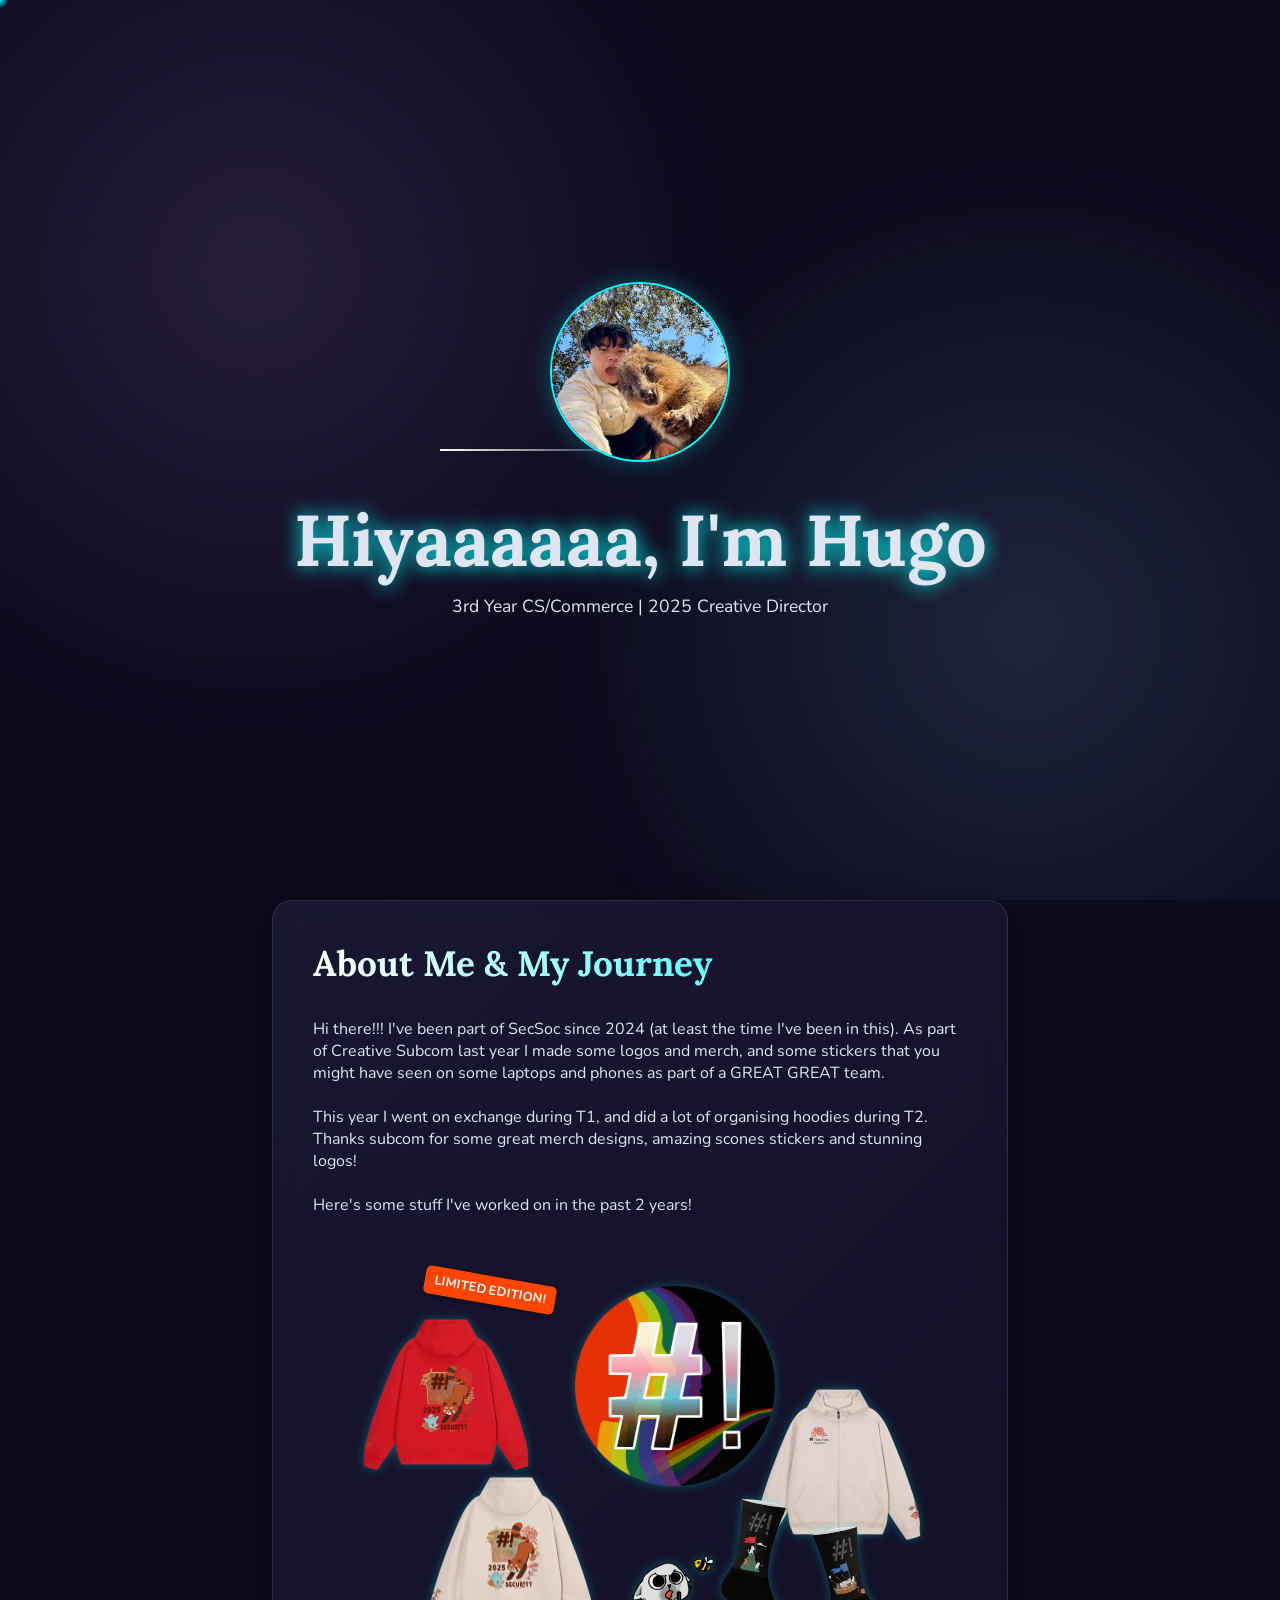
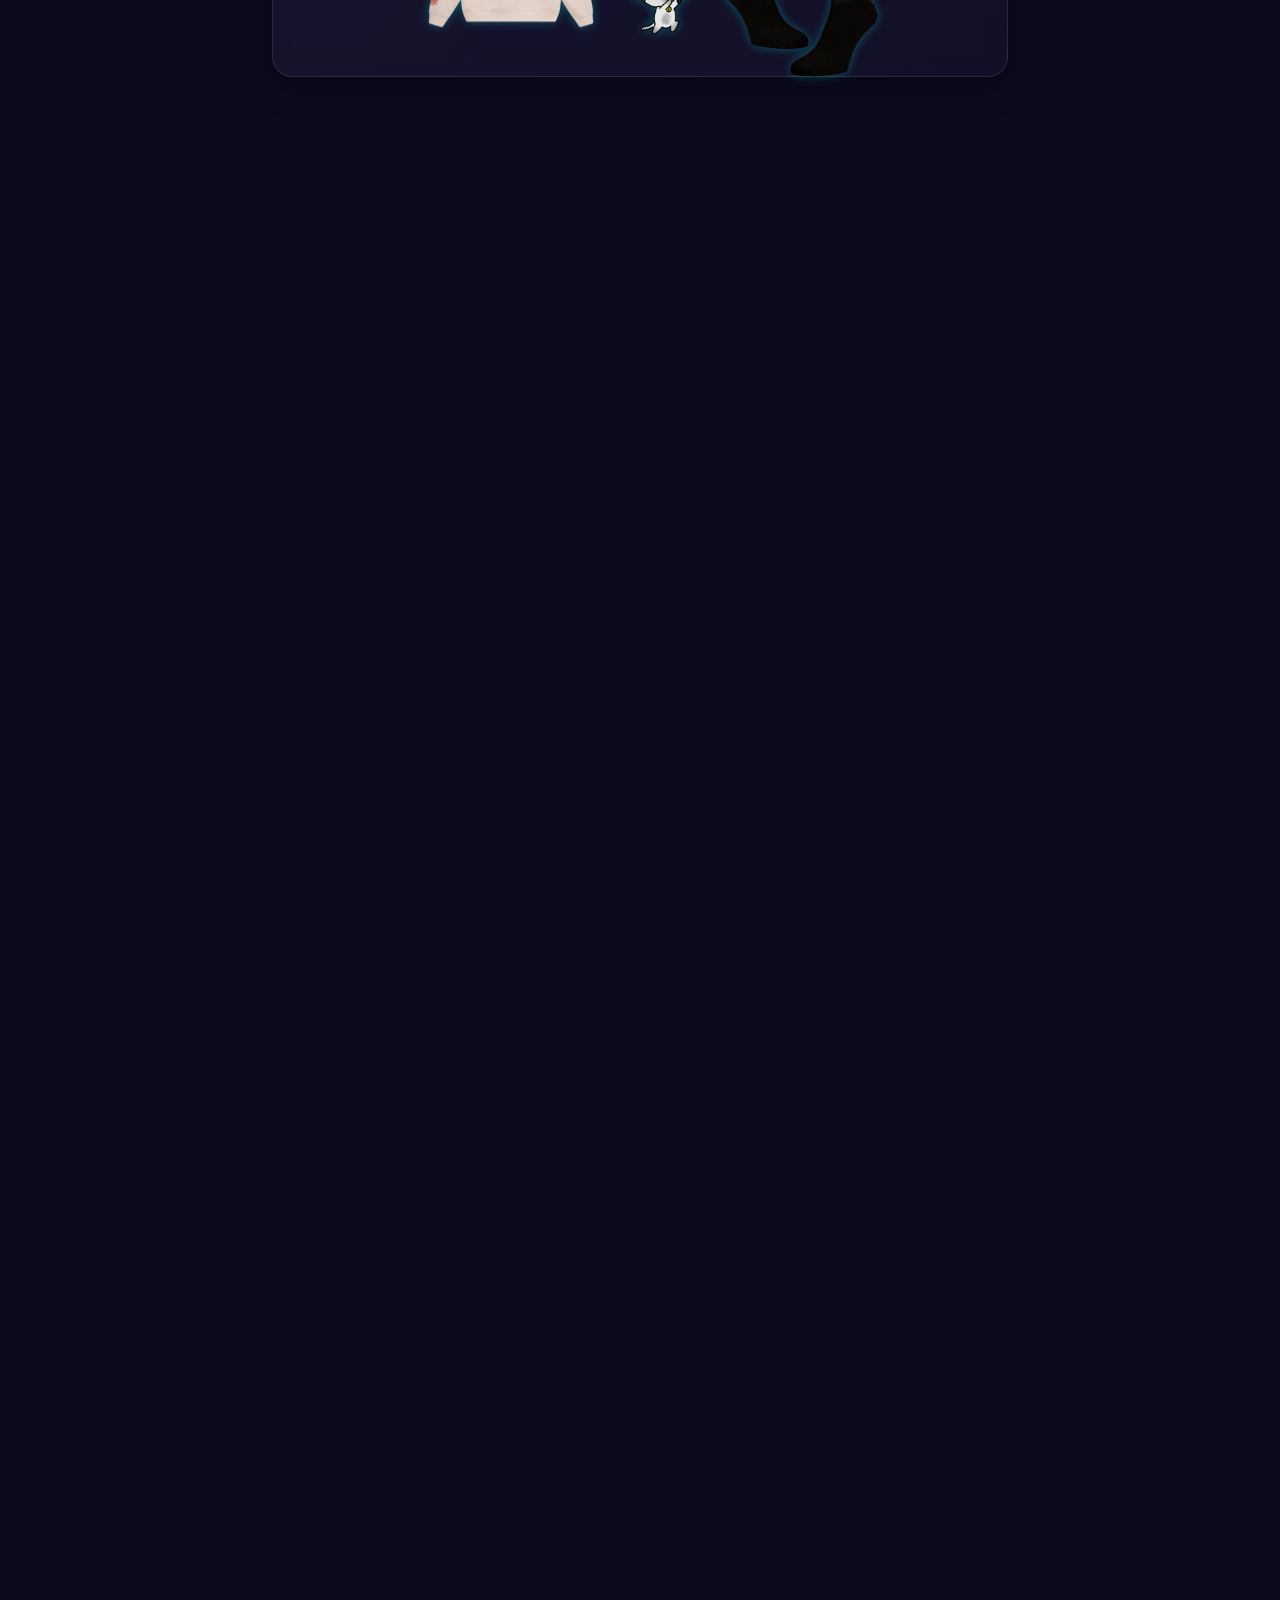
==== index.html @ 0ad73d62 "Add files via upload" ====
<!DOCTYPE html>
<html lang="en">
<head>
    <meta charset="UTF-8">
    <meta name="viewport" content="width=device-width, initial-scale=1.0">
    <title>Hugo | SecSoc Exec Nomination 2026</title>
    <link rel="stylesheet" href="https://cdnjs.cloudflare.com/ajax/libs/font-awesome/6.5.2/css/all.min.css">
    <link rel="stylesheet" href="style.css">
    <link rel="preconnect" href="https://fonts.googleapis.com">
    <link rel="preconnect" href="https://fonts.gstatic.com" crossorigin>
    <link href="https://fonts.googleapis.com/css2?family=Lora:ital,wght@0,400..700;1,400..700&family=Nunito:wght@300;400;700&display=swap" rel="stylesheet">
</head>
<body>
    <div class="cursor-trail"></div>

    <div class="parallax-container">
        <div class="stars-bg layer" data-speed="-5"></div>
        <div class="stars-bg layer" data-speed="-2"></div>
        <div class="nebula-bg layer" data-speed="1"></div>
        <div class="shooting-star"></div>
    </div>

    <main class="content">
        <header class="title">
            <img src="0.JPG" alt="selfie with a quokka" class="title-image-placeholder">
            <h1 class="title-name">Hiyaaaaaa, I'm Hugo</h1>
            <p class="title-subtitle">3rd Year CS/Commerce | 2025 Creative Director</p>
        </header>

        <section id="journey" class="card scroll-reveal">
            <h2>About Me & My Journey</h2>
            <div class="journey-content">
                <div class="journey-text">
                    <p>Hi there!!! I've been part of SecSoc since 2024 (at least the time I've been in this). As part of Creative Subcom last year I made some logos and merch, and some stickers that you might have seen on some laptops and phones as part of a GREAT GREAT team. </p><br><p>This year I went on exchange during T1, and did a lot of organising hoodies during T2. Thanks subcom for some great merch designs, amazing scones stickers and stunning logos!</p>
                    <br>
                    <p>
                        Here's some stuff I've worked on in the past 2 years!
                    </p>
                    <br>

                </div>
                
                <div class="floating-images-container">
                    <div class="floating-image-wrapper">
                        <img src="f.png" alt="SecSoc 2025 Red Hoodie" class="floating-img">
                        <span class="limited-edition-badge">Limited Edition!</span>
                        <span class="image-description">Never seen the light of day &#x1F440</span>
                    </div>
                    <div class="floating-image-wrapper">
                        <img src="e.png" alt="SecSoc Hoodie Front" class="floating-img">
                        <span class="image-description">Hoodies</span>
                    </div>
                    <div class="floating-image-wrapper">
                        <img src="d.png" alt="SecSoc Cream Hoodie Back" class="floating-img">
                        <span class="image-description">Hoodies</span>
                    </div>
                    <div class="floating-image-wrapper">
                        <img src="a.png" alt="SecSocks Designs" class="floating-img">
                        <span class="image-description">SecSocks!!!</span>
                    </div>
                    <div class="floating-image-wrapper">
                        <img src="b.png" alt="SecSoc Pride Logo" class="floating-img">
                        <span class="image-description">2024 Pride Month Logo</span>
                    </div>
                    <div class="floating-image-wrapper">
                        <img src="c.png" alt="Cat and Bee Sticker" class="floating-img">
                        <span class="image-description">2024 Scones Stickers</span>
                    </div>
                </div>
            </div>
        </section>

        <section id="hobbies" class="card scroll-reveal">
            <h2>Some Hobbies (amongst many)</h2>
            <div class="hobbies-container">
                <div class="hobby-item">
                    <img src="1.JPG" alt="Hiking the Huayhuash" class="hobby-image-placeholder">
                    <h4>Travelling, hiking, camping</h4>
                </div>
                <div class="hobby-item">
                    <img src="2.JPG" alt="Some duck" class="hobby-image-placeholder">
                    <h4>Cooking (and eating)</h4>
                </div>
                <div class="hobby-item">
                    <img src="3.JPG" alt="Pokemon cafe!" class="hobby-image-placeholder">
                    <h4>All drinks (ESPECIALLY coffee and excluding water)</h4>
                </div>
            </div>
        </section>

        <section id="vision" class="card scroll-reveal">
            <h2>My Vision for 2026</h2>
            <div class="vision-grid">
                <div class="vision-card">
                    <h3><i class="fa-solid fa-rocket"></i> Treasurer</h3>
                    <p class="preference-text">(First Preference)</p>
                    <p>Trust me!!! I love managing money. I love Ozbargain! I love cashbacks! and an unlimited line of credit!</p>
                    <br>
                    <p>My Goals:</p>
                    <br>
                    <ul>
                        <li><i class="fa-solid fa-chart-line"></i> Make us rich.</li>
                        <li><i class="fa-solid fa-receipt"></i> while being very transparent!</li>
                        <li><i class="fa-solid fa-file-invoice-dollar"></i> and delivering value for every dollar!</li>
                    </ul>
                    <p>I've tracked every dollar of the $48k I spent in my last 6 months overseas:</p>
                    <a href="https://docs.google.com/spreadsheets/d/1syh6CrfmpFkTjM1BIJoQ9HsaXLgzZfRINzQim8HSZrs/edit?usp=sharing" target="_blank" class="cta-button">My Exchange/Europe expense sheet!!!</a>
                    
                    <br><br>
                    <ul>
                        <li>
                            I spent AU$12.81 on toilets
                        </li>
                        <li>
                            16 nights in a bus, 9 in a car parking lot, 2 in an airport :)
                        </li>
                    </ul>
                    <p>
                        And we made a profit on hoodies this year! Even with the fees associated with moving orders to Square's payment processor and losing out on grants compared to last year.
                    </p>
                </div>
                <div class="vision-card">
                    <h3><i class="fa-solid fa-satellite-dish"></i> VP Internals</h3>
                    <p class="preference-text">(Second Preference)</p>
                    <p>I make a lot of plans and notes. I absorb a lot of material and know what is happening. I read the constitution :)</p>
                    <br>
                    <ul>
                        <li><i class="fa-solid fa-gavel"></i> Very unrigged elections.</li>
                        <li><i class="fa-solid fa-book-journal-whills"></i>  Immaculate agendas and meeting minutes.</li>
                        <li><i class="fa-solid fa-folder-open"></i> Documenting everything.</li>
                    </ul>
                </div>
            </div>
        </section>

        <section id="connect" class="card scroll-reveal">
            <h2>Connect With Me</h2>
            <p>Any questions? 🤔</p>
            <div class="social-links">
                <a href="https://www.linkedin.com/in/hugo-leung-032b98265" target="_blank" aria-label="LinkedIn">
                    <i class="fa-brands fa-linkedin"></i>
                </a>
                <a href="https://www.instagram.com/lheuugnog/" target="_blank" aria-label="Instagram">
                    <i class="fa-brands fa-instagram"></i>
                </a>
                <a href="mailto:lheuugnog@gmail.com" aria-label="Email">
                    <i class="fa-solid fa-envelope"></i>
                </a>
            </div>
        </section>
    </main>
    
    <section id="constellation" class="card scroll-reveal" style="display: none;">
         <h2>Interactive Projects</h2>
         <div class="constellation-wrapper">
             <p id="star-info">Click on a star to see project details.</p>
         </div>
    </section>

    <script src="script.js"></script>
</body>
</html>
---- style.css ----
/* ---- CSS VARIABLES & BASIC SETUP ---- */
:root {
    --deep-space: #0c0a1d;
    --star-glow: #ffffff;
    --accent-cyan: #00ffff;
    --text-color: #e0e6f1;
    --font-heading: 'Lora', serif;
    --font-body: 'Nunito', sans-serif;
}

* { margin: 0; padding: 0; box-sizing: border-box; }
html { scroll-behavior: smooth; cursor: none; } /* Hide default cursor */
body {
    background-color: var(--deep-space);
    font-family: var(--font-body);
    color: var(--text-color);
    overflow-x: hidden;
}

/* ---- CURSOR TRAIL EFFECT ---- */
.cursor-trail {
    position: fixed;
    width: 20px;
    height: 20px;
    border-radius: 50%;
    background: radial-gradient(circle, var(--accent-cyan), transparent 60%);
    pointer-events: none; /* Allows clicking through the element */
    transform: translate(-50%, -50%); /* Center the trail on the cursor */
    transition: transform 0.1s ease-out; /* Smooths the movement slightly */
    z-index: 10000;
}

/* Hide cursor trail on touch devices or devices that don't support hover */
@media (hover: none) and (pointer: coarse) {
    html {
        cursor: auto; /* Restore default cursor behavior */
    }
    .cursor-trail {
        display: none;
    }
}


/* ---- INTERACTIVE PARALLAX BACKGROUND ---- */
.parallax-container {
    position: fixed; top: 0; left: 0;
    width: 100%; height: 100%; z-index: -1;
}
.layer {
    position: absolute; width: 100%; height: 100%;
    transition: transform 0.1s ease-out;
}
.stars-bg {
    background-image: url('https://www.transparenttextures.com/patterns/stardust.png');
    background-repeat: repeat;
}
.stars-bg:nth-of-type(2) { opacity: 0.5; }
.nebula-bg {
    background-image: radial-gradient(circle at 20% 30%, #4c3a69 0%, transparent 40%),
                      radial-gradient(circle at 80% 70%, #3a4c69 0%, transparent 40%);
    opacity: 0.4;
}

/* Shooting Star Animation */
.shooting-star {
    position: absolute; top: 50%; left: 50%;
    width: 4px; height: 4px; background: #fff; border-radius: 50%;
    box-shadow: 0 0 10px 0 #fff, 0 0 20px 0 var(--accent-cyan), 0 0 30px 0 var(--accent-cyan);
    animation: shoot 10s linear infinite;
}
.shooting-star::before {
    content: ''; position: absolute; width: 200px; height: 2px;
    background: linear-gradient(90deg, #fff, transparent);
    transform: translateX(-200px) translateY(-1px);
}
@keyframes shoot {
    0% { transform: rotate(315deg) translateX(50vw); opacity: 1; }
    70% { opacity: 1; }
    100% { transform: rotate(315deg) translateX(-50vw); opacity: 0; }
}

/* ---- CONTENT & LAYOUT ---- */
.content { max-width: 800px; margin: 0 auto; padding: 0 2rem; }
.title { min-height: 100vh; display: flex; flex-direction: column; justify-content: center; align-items: center; text-align: center; }
.title-image-placeholder {
    width: 180px;
    height: 180px;
    border-radius: 50%;
    background-color: rgba(44, 42, 79, 0.6);
    border: 2px solid var(--accent-cyan);
    margin-bottom: 2rem;
    box-shadow: 0 0 25px rgba(0, 255, 255, 0.3);
}
.title-name { font-family: var(--font-heading); font-size: 4.5rem; text-shadow: 0 0 20px var(--accent-cyan); }
.title-title { font-size: 1.4rem; margin-top: 1rem; letter-spacing: 2px; color: var(--accent-cyan); }
.title-subtitle { font-size: 1.1rem; margin-top: 0.5rem; }

.card {
    background: linear-gradient(135deg, rgba(44, 42, 79, 0.4), rgba(44, 42, 79, 0.2));
    backdrop-filter: blur(12px); -webkit-backdrop-filter: blur(12px);
    border: 1px solid rgba(255, 255, 255, 0.1); border-radius: 20px;
    padding: 2.5rem; margin-bottom: 5rem;
    box-shadow: 0 8px 32px 0 rgba(0, 0, 0, 0.37);
    position: relative;
}

#journey {
    z-index: 5;
}

.image-description {
    position: absolute;
    top: 100%;
    left: 50%;
    transform: translate(-50%, 10px);
    background: rgba(12, 10, 29, 0.9);
    color: var(--star-glow);
    padding: 8px 12px;
    border-radius: 5px;
    font-size: 0.9em;
    font-weight: bold;
    white-space: nowrap;
    opacity: 0;
    visibility: hidden;
    transition: opacity 0.2s ease, transform 0.2s ease;
    z-index: 12;
    border: 1px solid rgba(0, 255, 255, 0.3);
}

.floating-image-wrapper:hover .image-description {
    opacity: 1;
    visibility: visible;
    transform: translate(-50%, 5px);
}

h2 {
    font-family: var(--font-heading); font-size: 2.2rem;
    margin-bottom: 1.5rem;
    padding-bottom: 0.5rem;
    background: linear-gradient(90deg, var(--star-glow), var(--accent-cyan), var(--star-glow));
    background-size: 200% auto;
    color: #000;
    background-clip: text;
    -webkit-background-clip: text;
    -webkit-text-fill-color: transparent;
    animation: shimmer 5s linear infinite;
}
@keyframes shimmer {
    to { background-position: 200% center; }
}

ul { list-style: none; padding-left: 0; }
li { margin-bottom: 0.8rem; line-height: 1.6; }

/* ---- Section Specific Styles ---- */
.journey-content { display: flex; flex-direction: column; gap: 2rem; }
.journey-text { flex-shrink: 0; }

@keyframes float {
  0% { transform: translateY(0px); }
  50% { transform: translateY(-15px); }
  100% { transform: translateY(0px); }
}

.floating-images-container {
    position: relative;
    width: 100%;
    height: 350px;
    margin-top: 1rem;
}

.floating-image-wrapper {
    position: absolute;
    width: 200px;
    transition: transform 0.3s ease, filter 0.3s ease;
    animation: float 6s ease-in-out infinite;
}
.floating-img {
    width: 100%;
    height: auto;
    filter: drop-shadow(0 0 5px rgba(0, 255, 255, 0.3));
}

.floating-image-wrapper:hover {
    transform: scale(1.15) !important;
    filter: drop-shadow(0 0 15px var(--accent-cyan));
    z-index: 10;
}

.floating-image-wrapper:nth-of-type(1) { top: 0%; left: 5%; animation-delay: 0s; }
.floating-image-wrapper:nth-of-type(2) { top: 20%; left: 65%; animation-delay: -1.5s; }
.floating-image-wrapper:nth-of-type(3) { top: 45%; left: 15%; animation-delay: -3s; }
.floating-image-wrapper:nth-of-type(4) { top: 60%; left: 60%; animation-delay: -4.5s; }
.floating-image-wrapper:nth-of-type(5) { top: 0%; left: 40%; animation-delay: -0.5s; }
.floating-image-wrapper:nth-of-type(6) { top: 70%; left: 40%; animation-delay: -2s; }

.limited-edition-badge {
    position: absolute; top: -10px; right: -10px;
    background-color: #ff4500; color: white; padding: 5px 10px;
    border-radius: 5px; font-size: 0.8em; font-weight: bold;
    text-transform: uppercase; white-space: nowrap; z-index: 11;
    transform: rotate(10deg); box-shadow: 0 2px 5px rgba(0,0,0,0.3);
}

.vision-grid { display: grid; grid-template-columns: 1fr 1fr; gap: 2rem; }
.vision-card { border: 1px solid rgba(0, 255, 255, 0.2); padding: 1.5rem; border-radius: 10px; }
.vision-card h3 { color: var(--accent-cyan); margin-bottom: 0.25rem; font-family: var(--font-heading); }
.preference-text { font-size: 1rem; color: var(--text-color); margin-bottom: 1rem; opacity: 0.8; }
.vision-card ul { padding-left: 1rem; }
.vision-card li { list-style-type: '» '; padding-left: 0.5rem; }

.hobbies-container { display: grid; grid-template-columns: repeat(3, 1fr); align-items: start; text-align: center; gap: 2rem; margin-top: 1.5rem; }
.hobby-item h4 { margin-top: 1rem; font-family: var(--font-body); font-size: 1.1rem; color: var(--text-color); }
.hobby-image-placeholder { width: 120px; height: 120px; border-radius: 50%; background-color: rgba(44, 42, 79, 0.4); border: 1px solid rgba(255, 255, 255, 0.1); transition: transform 0.3s ease, box-shadow 0.3s ease; object-fit: cover;}
.hobby-item:hover .hobby-image-placeholder { transform: scale(1.05); box-shadow: 0 0 15px rgba(0, 255, 255, 0.4); }

.cta-button { display: inline-block; margin-top: 1rem; padding: 10px 20px; background-color: var(--accent-cyan); color: var(--deep-space); text-decoration: none; border-radius: 5px; font-weight: bold; transition: transform 0.3s ease, box-shadow 0.3s ease; }
.cta-button:hover { transform: translateY(-3px); box-shadow: 0 4px 15px rgba(0, 255, 255, 0.4); }

.scroll-reveal { transition: opacity 0.8s ease-out, transform 0.8s ease-out; opacity: 0; transform: translateY(50px); }
.scroll-reveal.is-visible { opacity: 1; transform: translateY(0); }

/* ---- SVG CONSTELLATION PORTFOLIO ---- */
.constellation-wrapper { text-align: center; }
#constellation-map { width: 100%; cursor: default; }
.star { fill: var(--star-glow); transition: all 0.3s ease; cursor: pointer; }
.star:hover, .star.active { fill: var(--accent-cyan); filter: drop-shadow(0 0 8px var(--accent-cyan)); transform-origin: center; transform: scale(1.2); }
.constellation-line { fill: none; stroke: var(--accent-cyan); stroke-width: 1; stroke-opacity: 0.5; transition: stroke-dashoffset 1s ease-in-out, filter 0.3s ease; }
.constellation-line.active { filter: drop-shadow(0 0 4px var(--accent-cyan)); stroke-opacity: 1; }
#star-info { margin-top: 1rem; min-height: 40px; font-size: 1.1rem; color: var(--accent-cyan); font-weight: bold; }

/* ---- SOCIAL LINKS ---- */
.social-links { display: flex; justify-content: center; align-items: center; gap: 3rem; margin-top: 1.5rem; }
.social-links a { color: var(--accent-cyan); font-size: 2.5rem; transition: transform 0.3s ease, color 0.3s ease; }
.social-links a:hover { color: var(--star-glow); transform: scale(1.2) translateY(-5px); }

/* ---- MOBILE RESPONSIVENESS ---- */
@media (max-width: 768px) {
    .content {
        padding: 0 1rem;
    }
    .title-name {
        font-size: 3rem; /* Drastically reduce font size */
    }
    .title-title {
        font-size: 1.2rem;
    }
    .title-image-placeholder {
        width: 150px;
        height: 150px;
    }
    .card {
        padding: 1.5rem;
        margin-bottom: 3rem;
    }
    .vision-grid {
        grid-template-columns: 1fr; /* Stack vision cards */
    }
    .hobbies-container {
        grid-template-columns: 1fr; /* Stack hobbies */
        gap: 2.5rem;
    }
    .floating-images-container {
        position: relative;
        height: auto; /* Allow container to grow */
        display: flex;
        flex-wrap: wrap;
        justify-content: center;
        gap: 1rem;
    }
    .floating-image-wrapper {
        position: relative; /* Override absolute positioning */
        top: auto;
        left: auto;
        width: clamp(120px, 35vw, 160px); /* Responsive width */
        animation: none; /* Disable floating animation */
    }
    .floating-image-wrapper:hover {
        transform: scale(1.1) !important; /* Simple hover effect for mobile */
    }
    .image-description {
        display: none; /* Hide descriptions on mobile for a cleaner look */
    }
    .social-links {
        gap: 2rem; /* Reduce gap between social icons */
    }
    .social-links a {
        font-size: 2.2rem; /* Slightly smaller icons */
    }
}
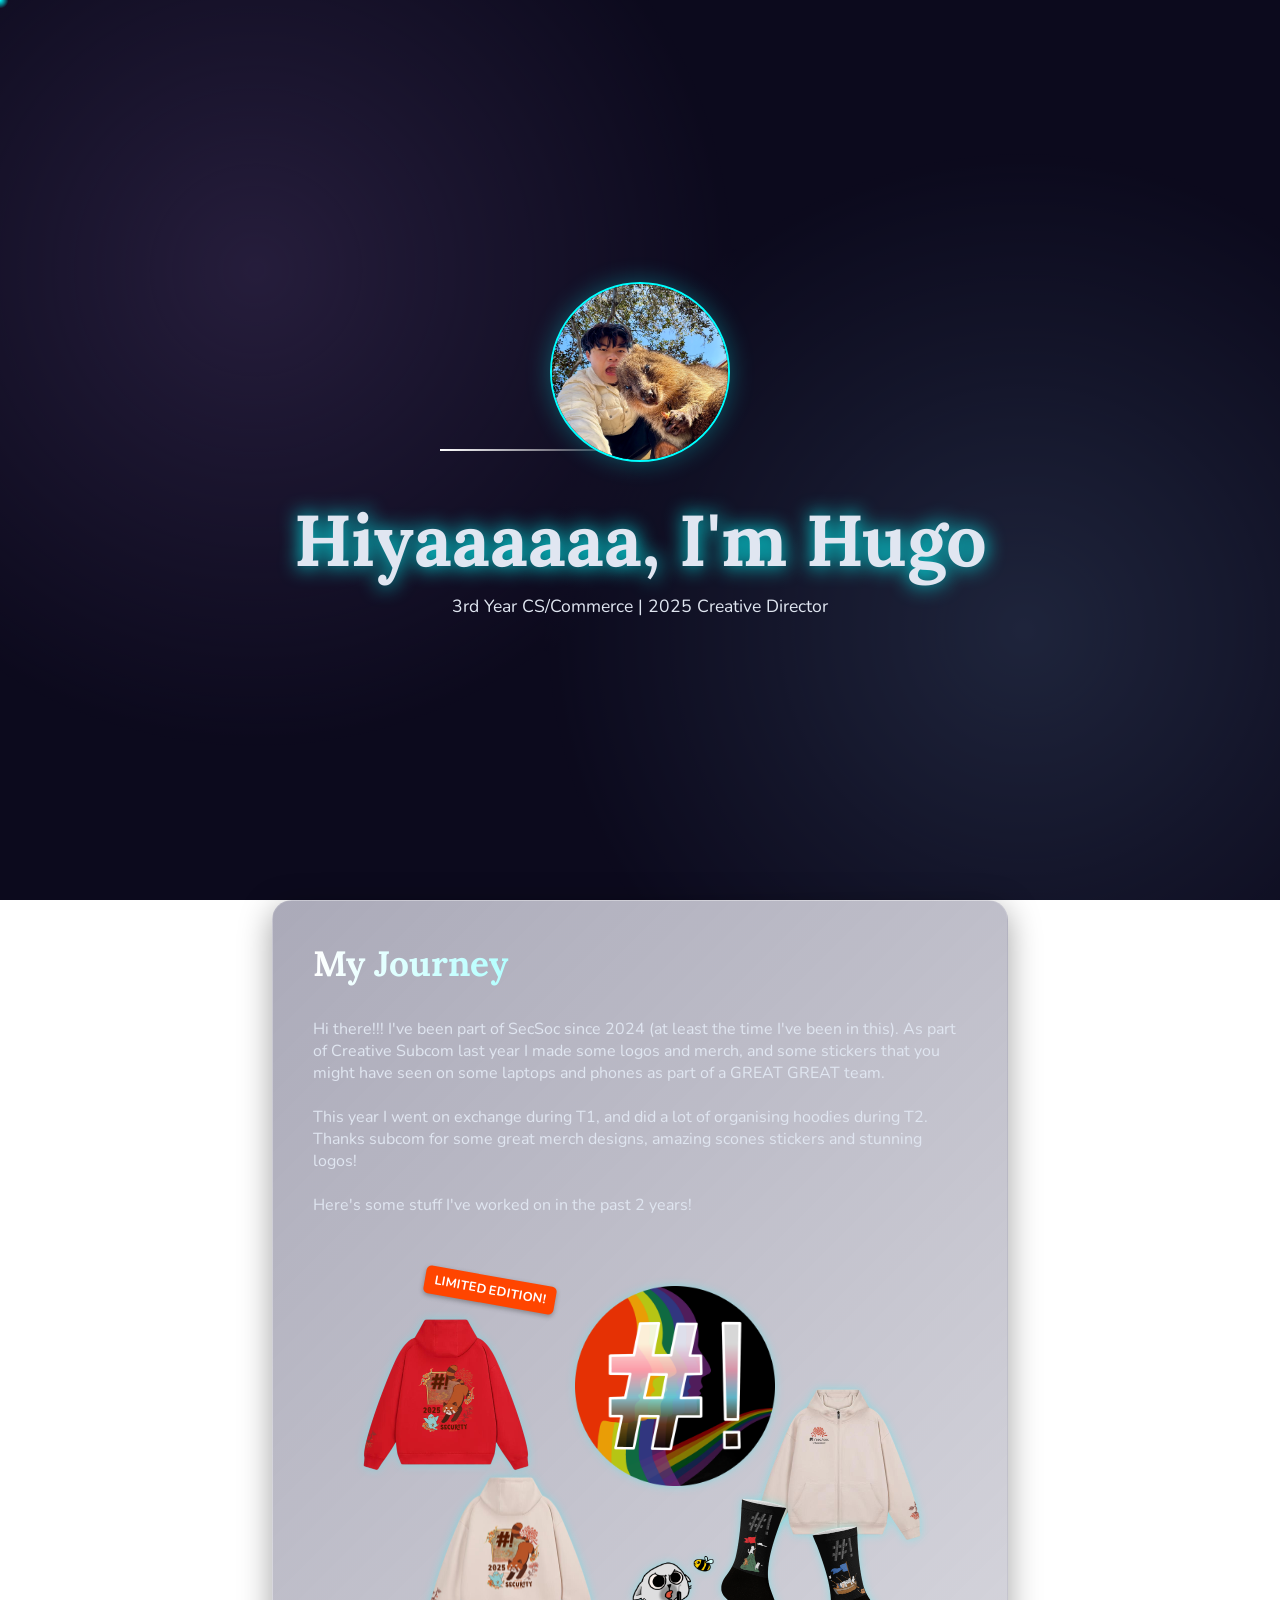
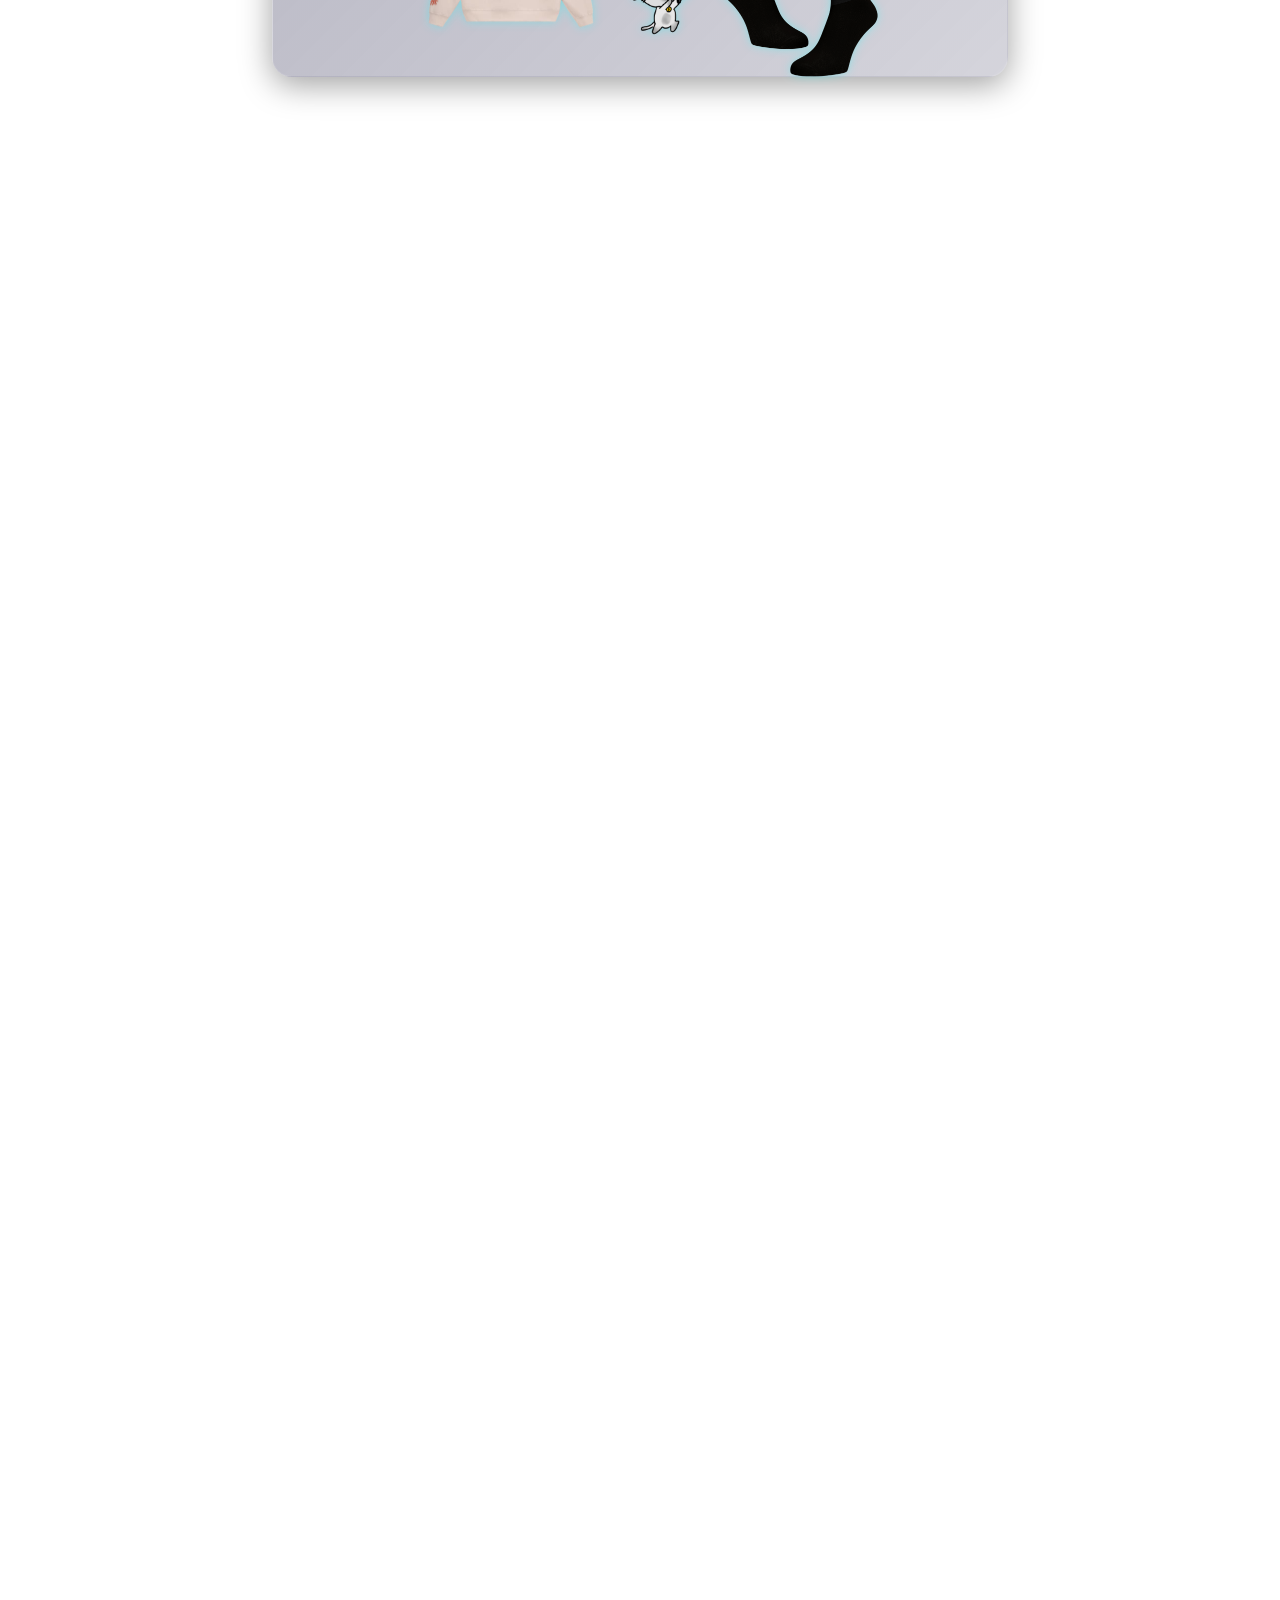
==== commit 1aef4425: "Add files via upload" ====
--- a/index.html
+++ b/index.html
@@ -28,7 +28,7 @@
         </header>
 
         <section id="journey" class="card scroll-reveal">
-            <h2>About Me & My Journey</h2>
+            <h2>My Journey</h2>
             <div class="journey-content">
                 <div class="journey-text">
                     <p>Hi there!!! I've been part of SecSoc since 2024 (at least the time I've been in this). As part of Creative Subcom last year I made some logos and merch, and some stickers that you might have seen on some laptops and phones as part of a GREAT GREAT team. </p><br><p>This year I went on exchange during T1, and did a lot of organising hoodies during T2. Thanks subcom for some great merch designs, amazing scones stickers and stunning logos!</p>
--- a/style.css
+++ b/style.css
@@ -11,10 +11,10 @@
 * { margin: 0; padding: 0; box-sizing: border-box; }
 html { scroll-behavior: smooth; cursor: none; } /* Hide default cursor */
 body {
-    background-color: var(--deep-space);
     font-family: var(--font-body);
     color: var(--text-color);
     overflow-x: hidden;
+    /* REMOVED background-color from here to fix parallax visibility */
 }
 
 /* ---- CURSOR TRAIL EFFECT ---- */
@@ -45,6 +45,7 @@
 .parallax-container {
     position: fixed; top: 0; left: 0;
     width: 100%; height: 100%; z-index: -1;
+    background-color: var(--deep-space); /* MOVED background-color here */
 }
 .layer {
     position: absolute; width: 100%; height: 100%;
@@ -240,14 +241,15 @@
         padding: 0 1rem;
     }
     .title-name {
-        font-size: 3rem; /* Drastically reduce font size */
+        font-size: 3rem;
     }
     .title-title {
         font-size: 1.2rem;
     }
     .title-image-placeholder {
-        width: 150px;
-        height: 150px;
+        /* FIX: Reduced size for better mobile proportions */
+        width: 120px;
+        height: 120px;
     }
     .card {
         padding: 1.5rem;
@@ -260,21 +262,24 @@
         grid-template-columns: 1fr; /* Stack hobbies */
         gap: 2.5rem;
     }
+
+    /* FIX: Switched to a responsive grid for a cleaner, more robust mobile layout */
     .floating-images-container {
         position: relative;
         height: auto; /* Allow container to grow */
-        display: flex;
-        flex-wrap: wrap;
-        justify-content: center;
-        gap: 1rem;
+        display: grid;
+        grid-template-columns: repeat(auto-fit, minmax(120px, 1fr));
+        gap: 1.5rem;
+        margin-top: 2rem;
     }
     .floating-image-wrapper {
         position: relative; /* Override absolute positioning */
         top: auto;
         left: auto;
-        width: clamp(120px, 35vw, 160px); /* Responsive width */
+        width: 100%; /* Let the grid cell control the size */
         animation: none; /* Disable floating animation */
     }
+
     .floating-image-wrapper:hover {
         transform: scale(1.1) !important; /* Simple hover effect for mobile */
     }
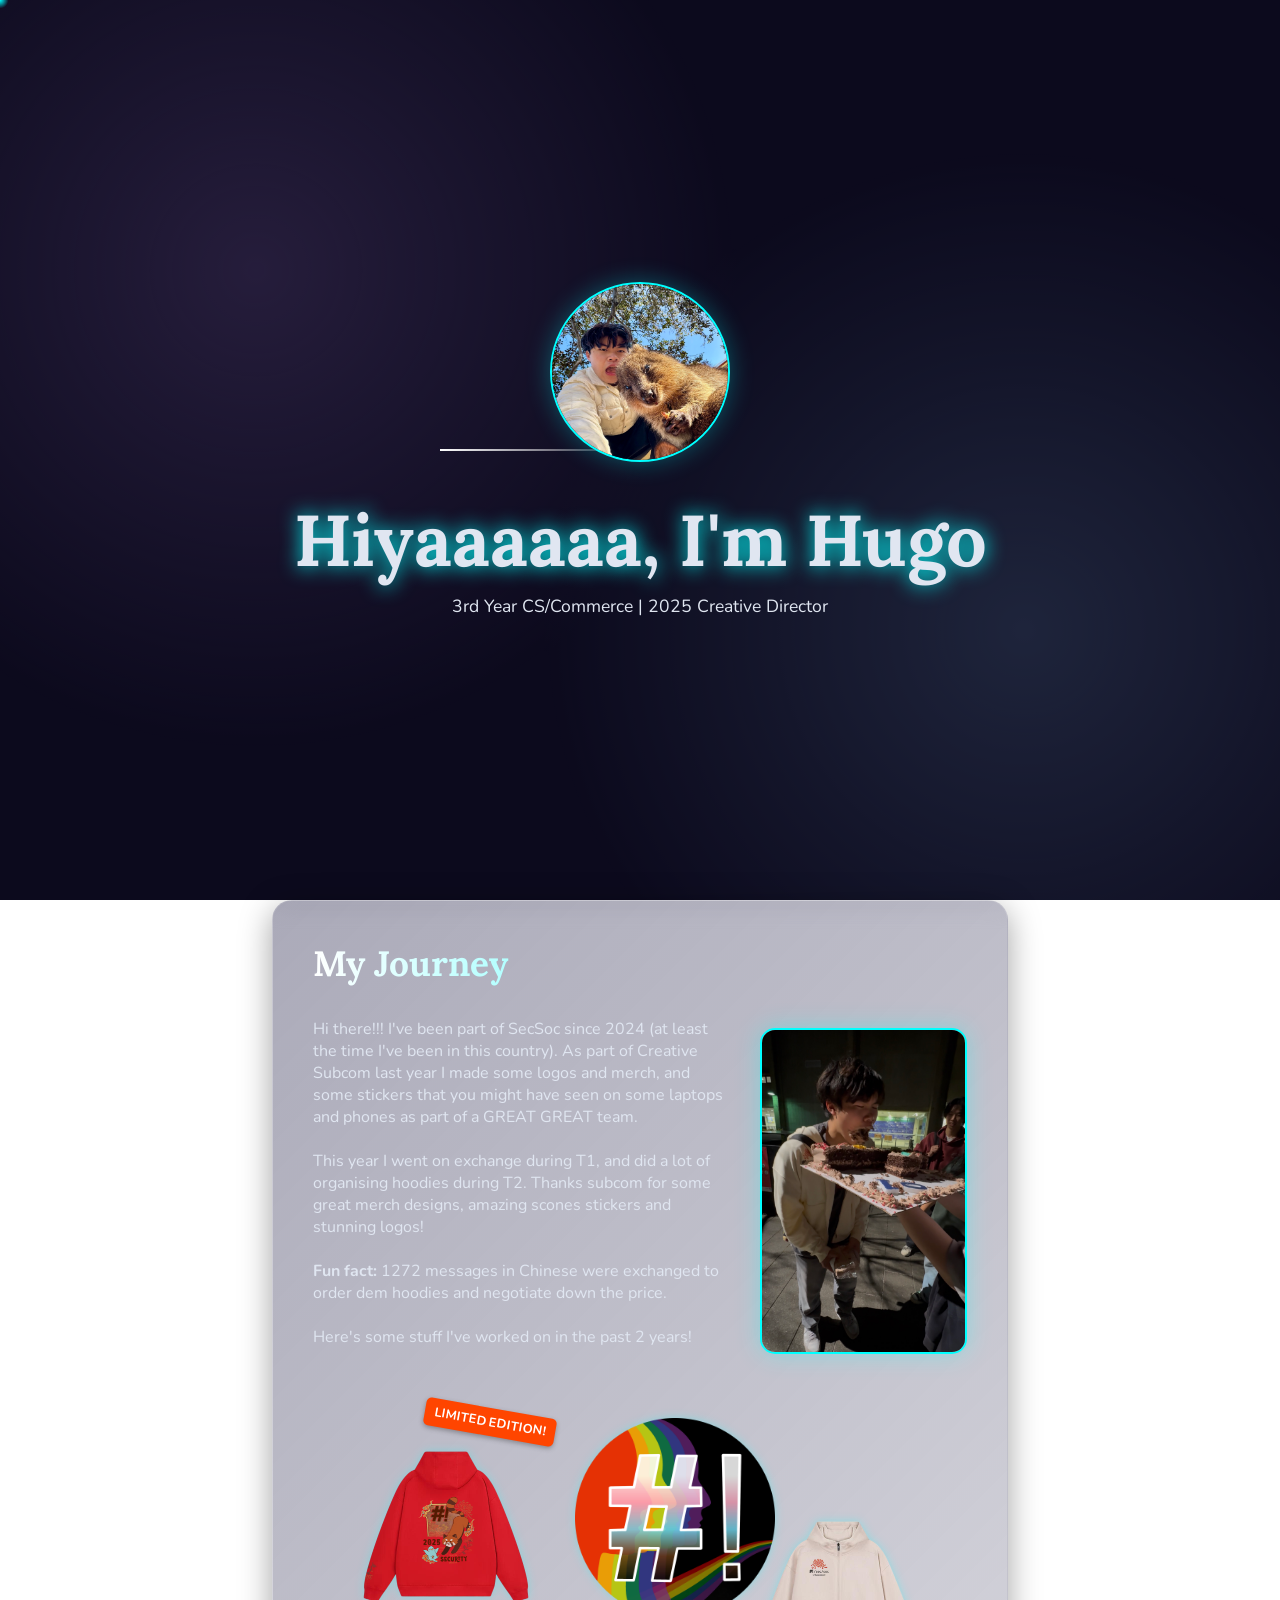
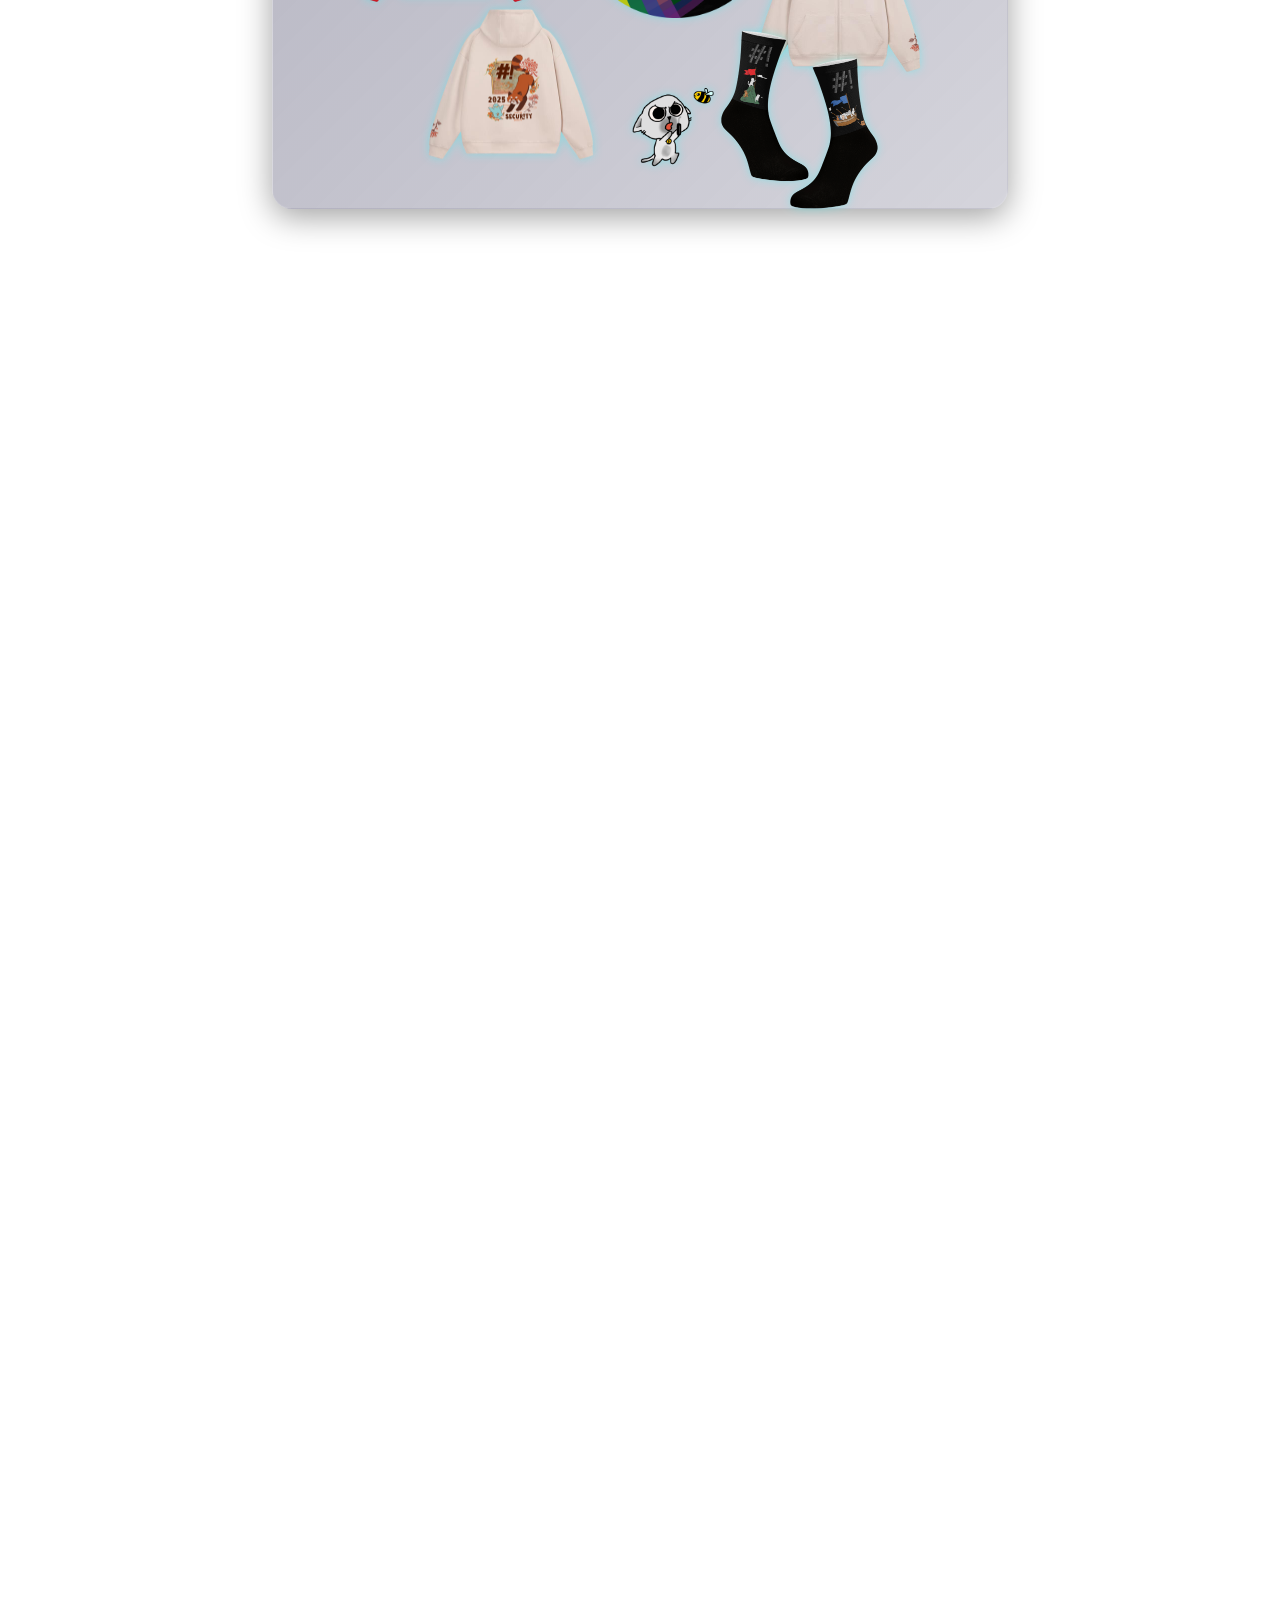
==== commit 64d98b08: "Add files via upload" ====
--- a/index.html
+++ b/index.html
@@ -30,14 +30,24 @@
         <section id="journey" class="card scroll-reveal">
             <h2>My Journey</h2>
             <div class="journey-content">
-                <div class="journey-text">
-                    <p>Hi there!!! I've been part of SecSoc since 2024 (at least the time I've been in this). As part of Creative Subcom last year I made some logos and merch, and some stickers that you might have seen on some laptops and phones as part of a GREAT GREAT team. </p><br><p>This year I went on exchange during T1, and did a lot of organising hoodies during T2. Thanks subcom for some great merch designs, amazing scones stickers and stunning logos!</p>
-                    <br>
-                    <p>
-                        Here's some stuff I've worked on in the past 2 years!
-                    </p>
-                    <br>
+                <div class="journey-main">
+                    <div class="journey-text">
+                        <p>Hi there!!! I've been part of SecSoc since 2024 (at least the time I've been in this country). As part of Creative Subcom last year I made some logos and merch, and some stickers that you might have seen on some laptops and phones as part of a GREAT GREAT team. </p><br><p>This year I went on exchange during T1, and did a lot of organising hoodies during T2. Thanks subcom for some great merch designs, amazing scones stickers and stunning logos!</p>
+                        <br>
+                        <p>
+                            <b>Fun fact:</b> 1272 messages in Chinese were exchanged to order dem hoodies and negotiate down the price.
+                        </p>
+                        <br>
+                        <p>
+                            Here's some stuff I've worked on in the past 2 years!
+                        </p>
+                        <br>
 
+                    </div>
+                    <div class="journey-image-container">
+                        <img src="IMG_2345.jpg" alt="Eating cake during SecSoc Birthday Party 2025" class="journey-image">
+                        <span class="image-description">nom nom nom</span>
+                    </div>
                 </div>
                 
                 <div class="floating-images-container">
--- a/style.css
+++ b/style.css
@@ -154,8 +154,47 @@
 li { margin-bottom: 0.8rem; line-height: 1.6; }
 
 /* ---- Section Specific Styles ---- */
+/* ---- Section Specific Styles ---- */
 .journey-content { display: flex; flex-direction: column; gap: 2rem; }
-.journey-text { flex-shrink: 0; }
+
+/* New styles for the main journey content (text + image) */
+.journey-main {
+    display: flex;
+    gap: 2rem;
+    align-items: center; /* Vertically align text and image */
+}
+
+.journey-text { 
+    flex: 2; /* Give text more space */
+}
+
+.journey-image-container {
+    flex: 1; /* Give image less space */
+    position: relative; /* For the description span */
+    text-align: center; /* Center image if container is wider */
+}
+
+.journey-image {
+    width: 100%;
+    max-width: 250px; /* Control max size */
+    height: auto;
+    border-radius: 15px; /* Rounded corners */
+    border: 2px solid var(--accent-cyan);
+    box-shadow: 0 0 25px rgba(0, 255, 255, 0.3);
+    transition: transform 0.3s ease, box-shadow 0.3s ease;
+}
+
+.journey-image-container:hover .journey-image {
+    transform: scale(1.05);
+    box-shadow: 0 0 35px rgba(0, 255, 255, 0.5);
+}
+
+/* Style the new description to appear on hover, like the others */
+.journey-image-container:hover .image-description {
+    opacity: 1;
+    visibility: visible;
+    transform: translate(-50%, 5px); /* Move it down on hover */
+}
 
 @keyframes float {
   0% { transform: translateY(0px); }
@@ -292,4 +331,8 @@
     .social-links a {
         font-size: 2.2rem; /* Slightly smaller icons */
     }
+    /* Stack the journey text and image on mobile */
+    .journey-main {
+        flex-direction: column;
+    }
 }
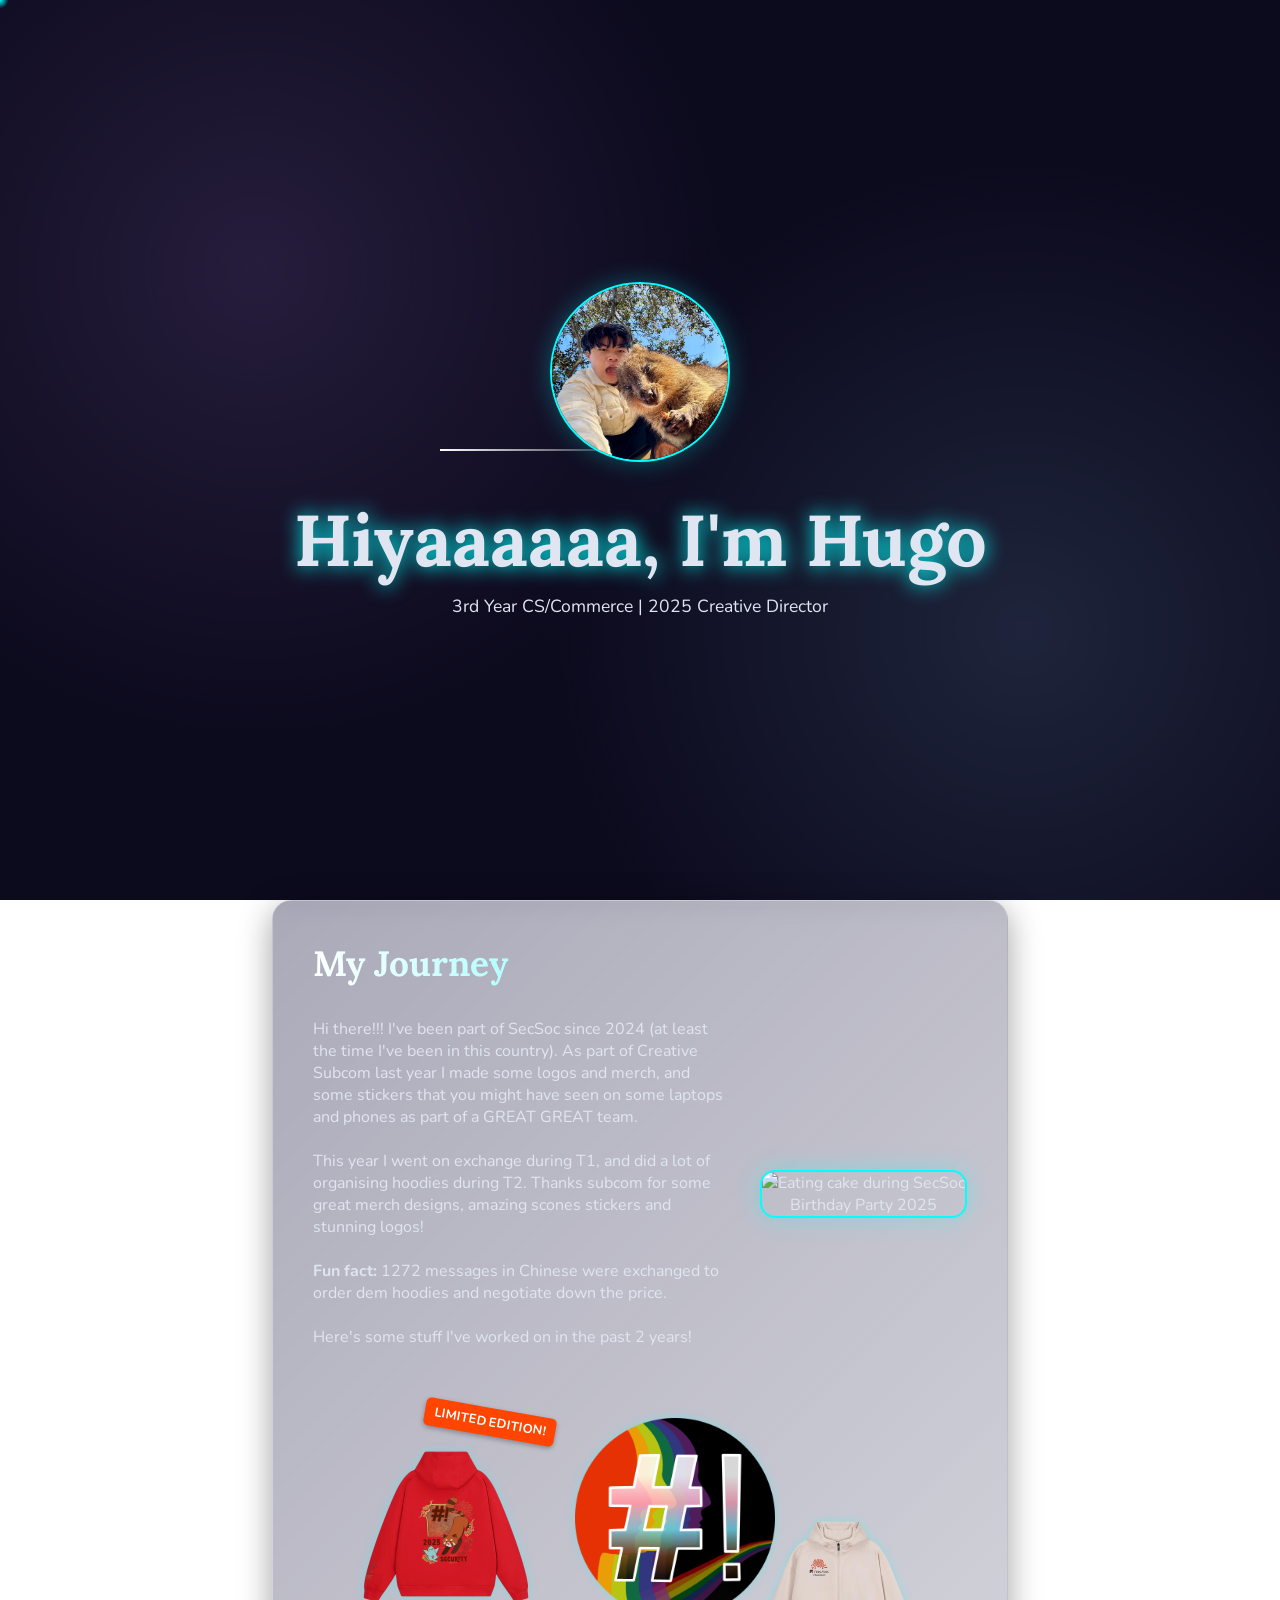
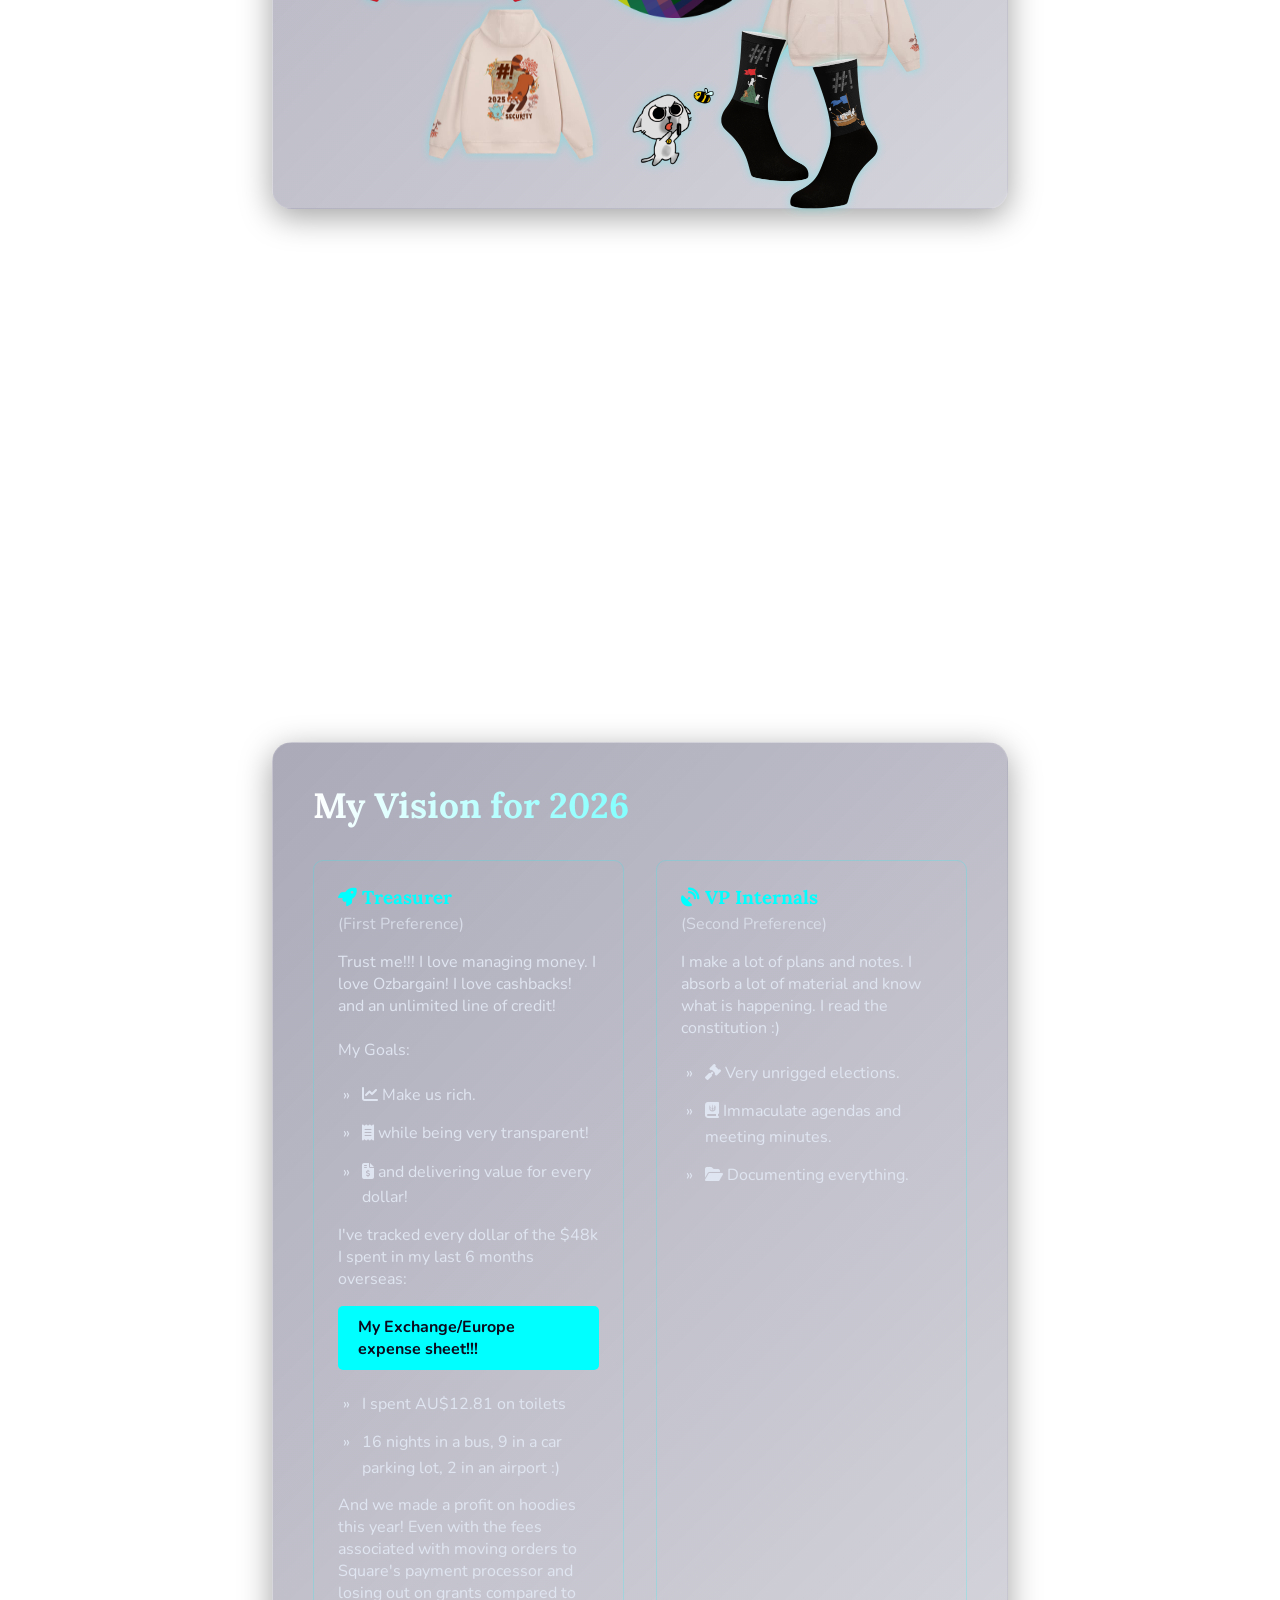
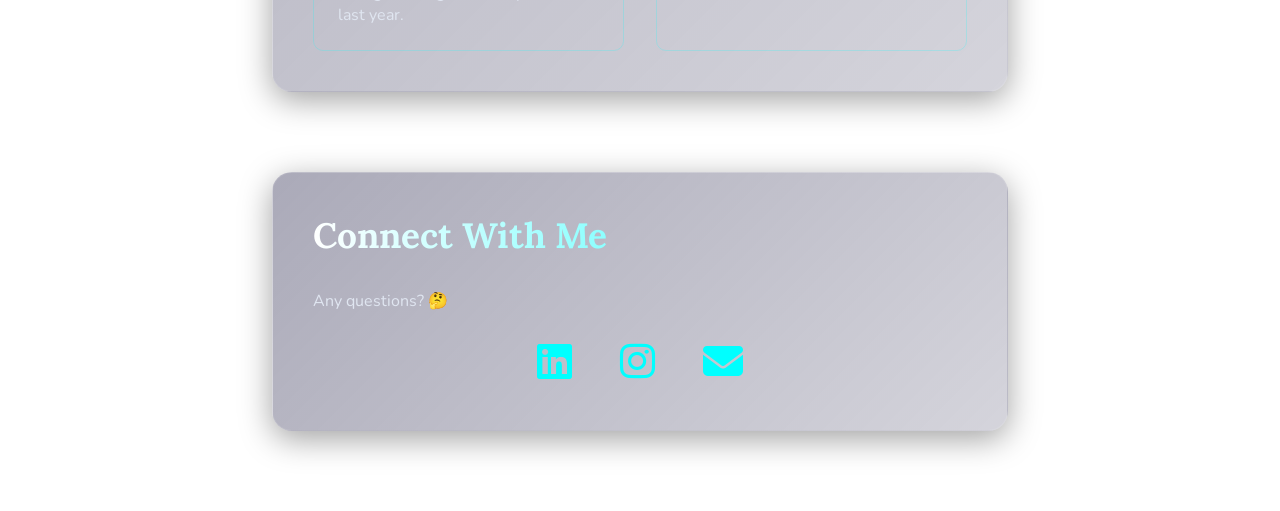
==== commit f12ffa71: "Add files via upload" ====
--- a/index.html
+++ b/index.html
@@ -45,7 +45,7 @@
 
                     </div>
                     <div class="journey-image-container">
-                        <img src="IMG_2345.jpg" alt="Eating cake during SecSoc Birthday Party 2025" class="journey-image">
+                        <img src="IMG_2345.gif" alt="Eating cake during SecSoc Birthday Party 2025" class="journey-image">
                         <span class="image-description">nom nom nom</span>
                     </div>
                 </div>
--- a/style.css
+++ b/style.css
@@ -302,21 +302,32 @@
         gap: 2.5rem;
     }
 
-    /* FIX: Switched to a responsive grid for a cleaner, more robust mobile layout */
+    /* FIX: Reverted to absolute positioning for a haphazard mobile layout that stays in the box */
     .floating-images-container {
         position: relative;
-        height: auto; /* Allow container to grow */
-        display: grid;
-        grid-template-columns: repeat(auto-fit, minmax(120px, 1fr));
-        gap: 1.5rem;
+        height: 400px; /* Give the container a defined height for items to float in */
+        display: block; /* Remove the grid layout */
         margin-top: 2rem;
     }
     .floating-image-wrapper {
-        position: relative; /* Override absolute positioning */
-        top: auto;
-        left: auto;
-        width: 100%; /* Let the grid cell control the size */
-        animation: none; /* Disable floating animation */
+        position: absolute; /* Ensure absolute positioning is active */
+        width: 140px; /* Make images smaller to fit on mobile */
+        animation: float 6s ease-in-out infinite; /* Re-enable floating animation */
+    }
+
+    /* New, mobile-specific positions for a haphazard look */
+    .floating-image-wrapper:nth-of-type(1) { top: 5%; left: 0%; animation-delay: 0s; }
+    .floating-image-wrapper:nth-of-type(2) { top: 10%; left: 60%; animation-delay: -1.5s; }
+    .floating-image-wrapper:nth-of-type(3) { top: 40%; left: 5%; animation-delay: -3s; }
+    .floating-image-wrapper:nth-of-type(4) { top: 55%; left: 65%; animation-delay: -4.5s; }
+    .floating-image-wrapper:nth-of-type(5) { top: 25%; left: 30%; animation-delay: -0.5s; }
+    .floating-image-wrapper:nth-of-type(6) { top: 70%; left: 10%; animation-delay: -2s; }
+
+    .floating-image-wrapper:hover {
+        transform: scale(1.15) !important; /* Keep a slightly larger hover effect */
+    }
+    .image-description {
+        display: none; /* Keep descriptions hidden on mobile to avoid clutter */
     }
 
     .floating-image-wrapper:hover {
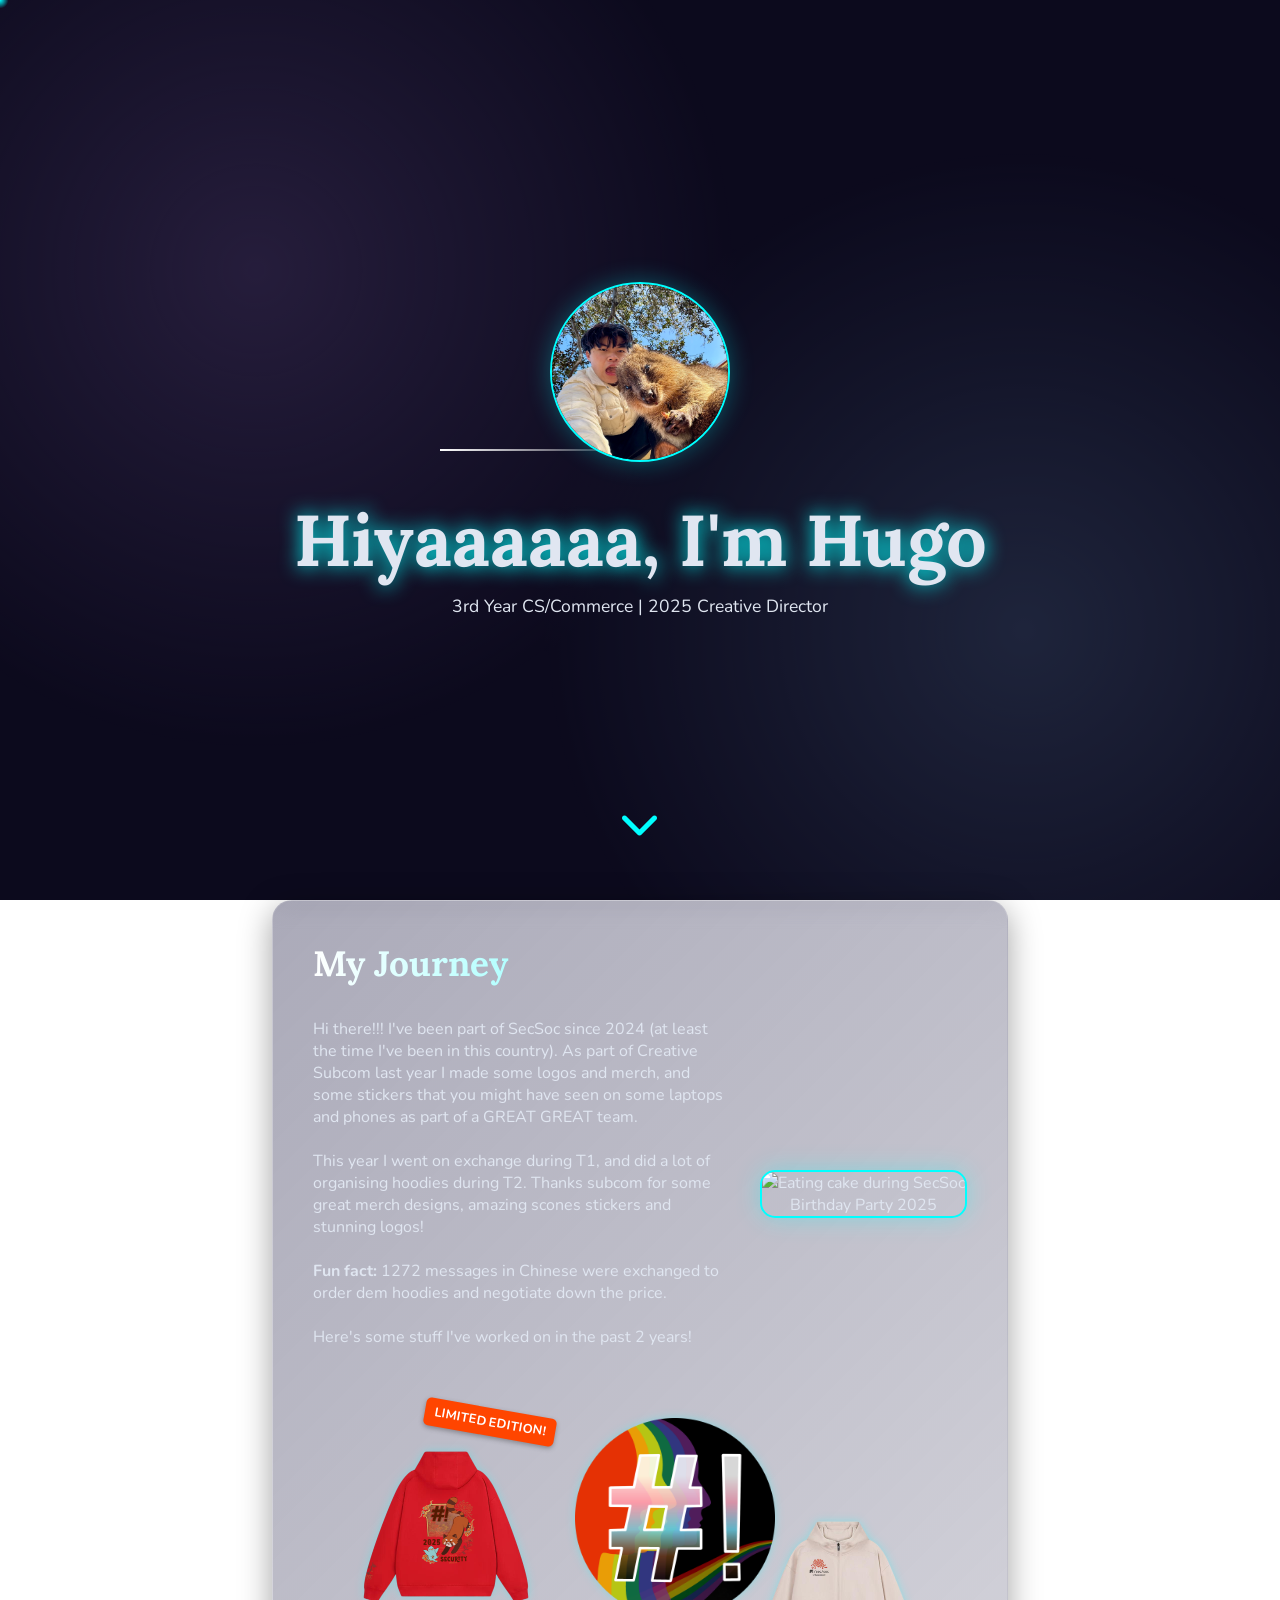
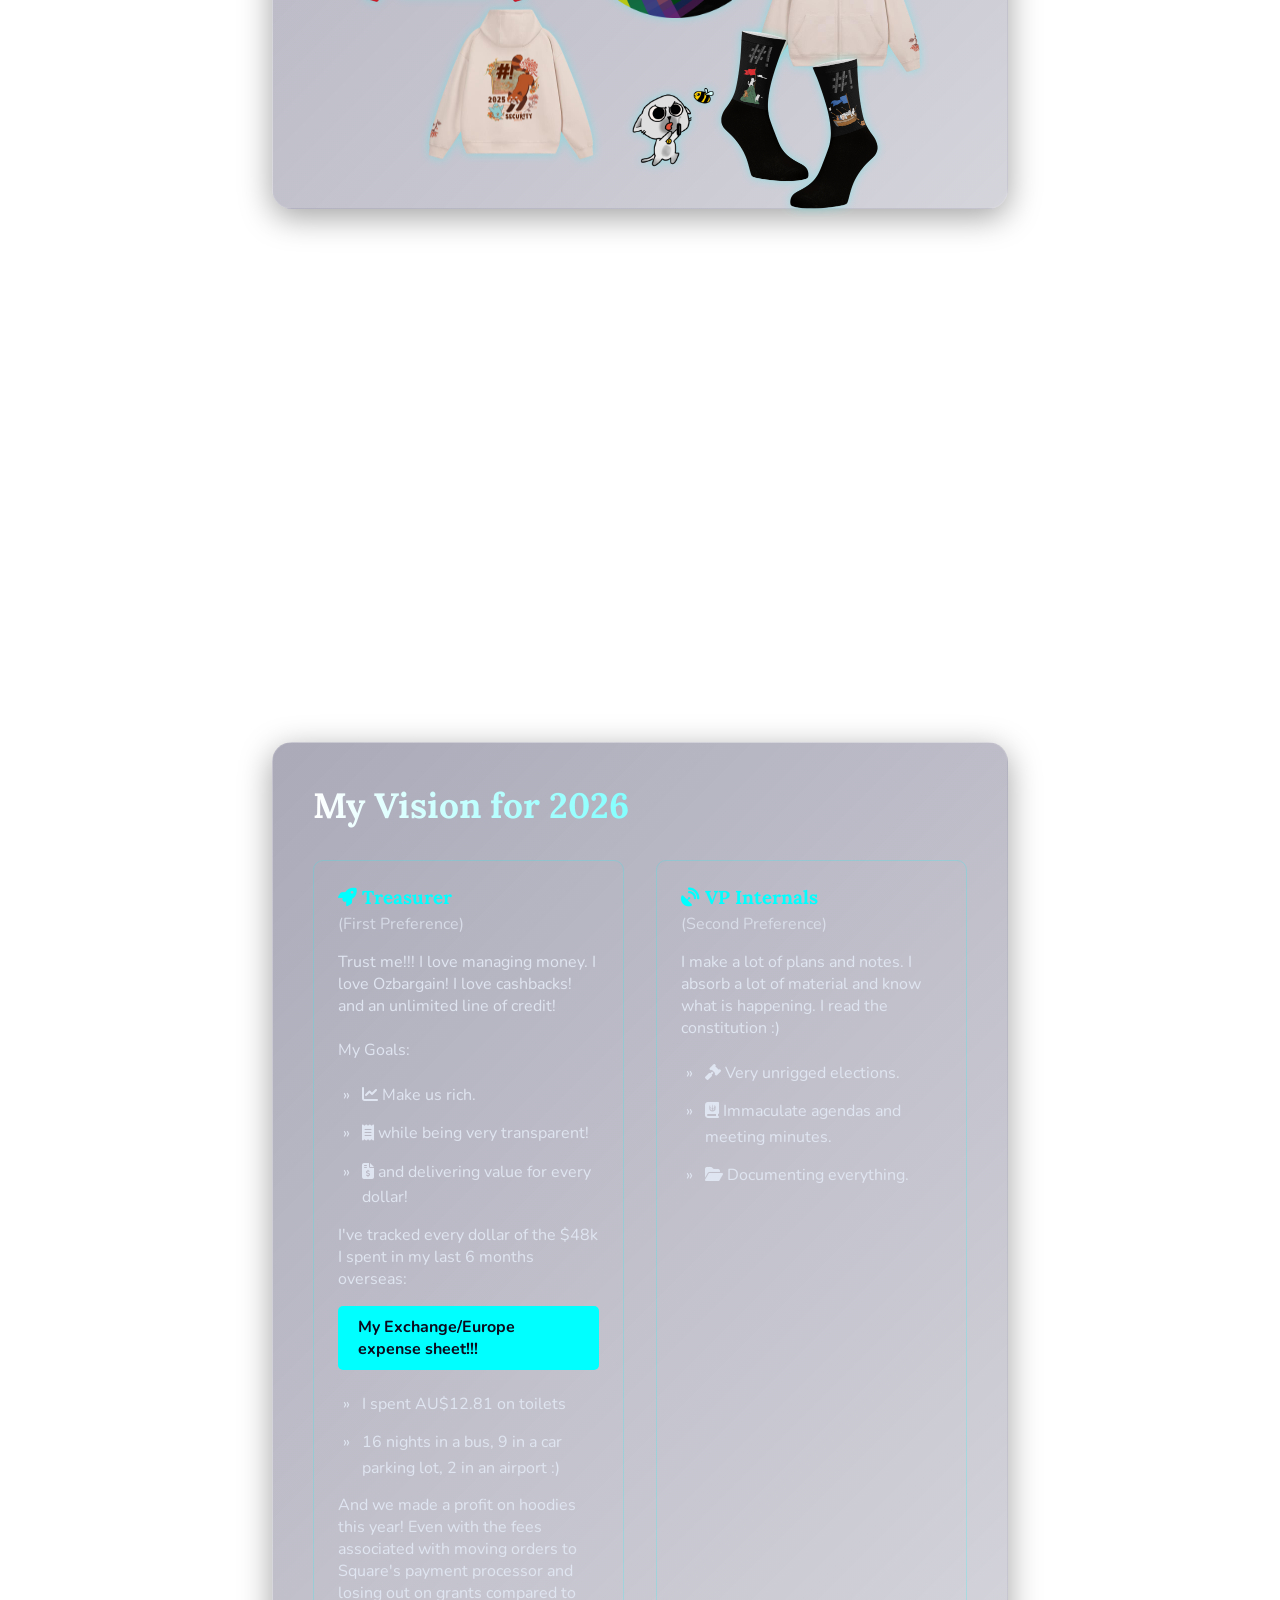
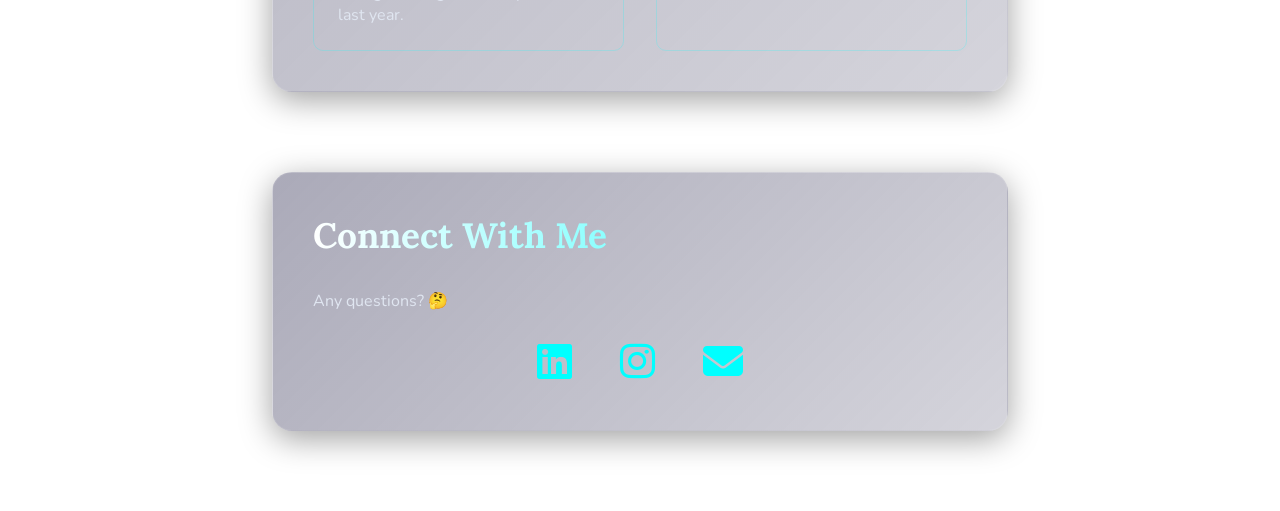
==== commit 7ac68a87: "Add files via upload" ====
--- a/index.html
+++ b/index.html
@@ -25,6 +25,10 @@
             <img src="0.JPG" alt="selfie with a quokka" class="title-image-placeholder">
             <h1 class="title-name">Hiyaaaaaa, I'm Hugo</h1>
             <p class="title-subtitle">3rd Year CS/Commerce | 2025 Creative Director</p>
+
+            <a href="#journey" class="scroll-down-indicator" aria-label="Scroll down">
+                <i class="fa-solid fa-chevron-down"></i>
+            </a>
         </header>
 
         <section id="journey" class="card scroll-reveal">
--- a/style.css
+++ b/style.css
@@ -95,6 +95,34 @@
 .title-name { font-family: var(--font-heading); font-size: 4.5rem; text-shadow: 0 0 20px var(--accent-cyan); }
 .title-title { font-size: 1.4rem; margin-top: 1rem; letter-spacing: 2px; color: var(--accent-cyan); }
 .title-subtitle { font-size: 1.1rem; margin-top: 0.5rem; }
+
+.scroll-down-indicator {
+    position: absolute;
+    bottom: 3rem;
+    left: 50%;
+    transform: translateX(-50%);
+    font-size: 2.5rem;
+    color: var(--accent-cyan);
+    text-decoration: none;
+    animation: bounce 2s infinite;
+    transition: color 0.3s ease;
+}
+
+.scroll-down-indicator:hover {
+    color: var(--star-glow);
+}
+
+@keyframes bounce {
+    0%, 20%, 50%, 80%, 100% {
+        transform: translateX(-50%) translateY(0);
+    }
+    40% {
+        transform: translateX(-50%) translateY(-20px);
+    }
+    60% {
+        transform: translateX(-50%) translateY(-10px);
+    }
+}
 
 .card {
     background: linear-gradient(135deg, rgba(44, 42, 79, 0.4), rgba(44, 42, 79, 0.2));
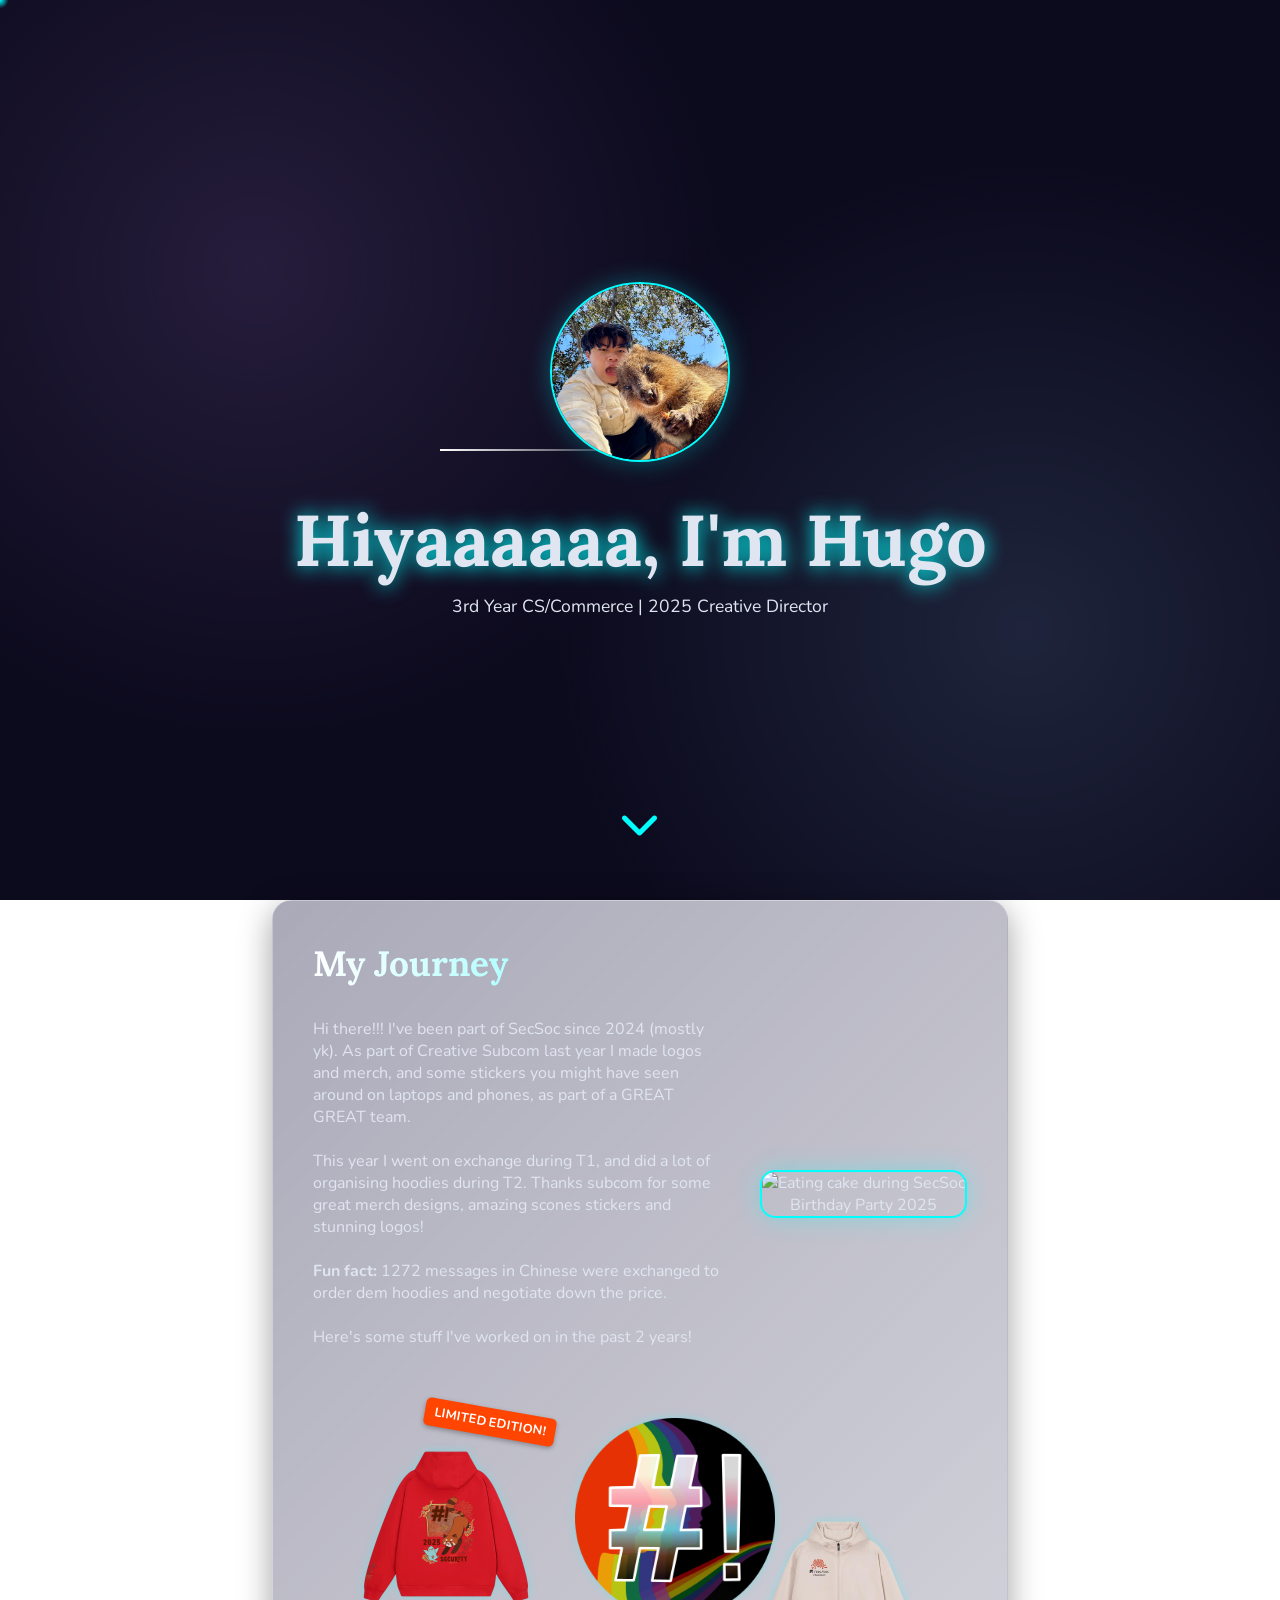
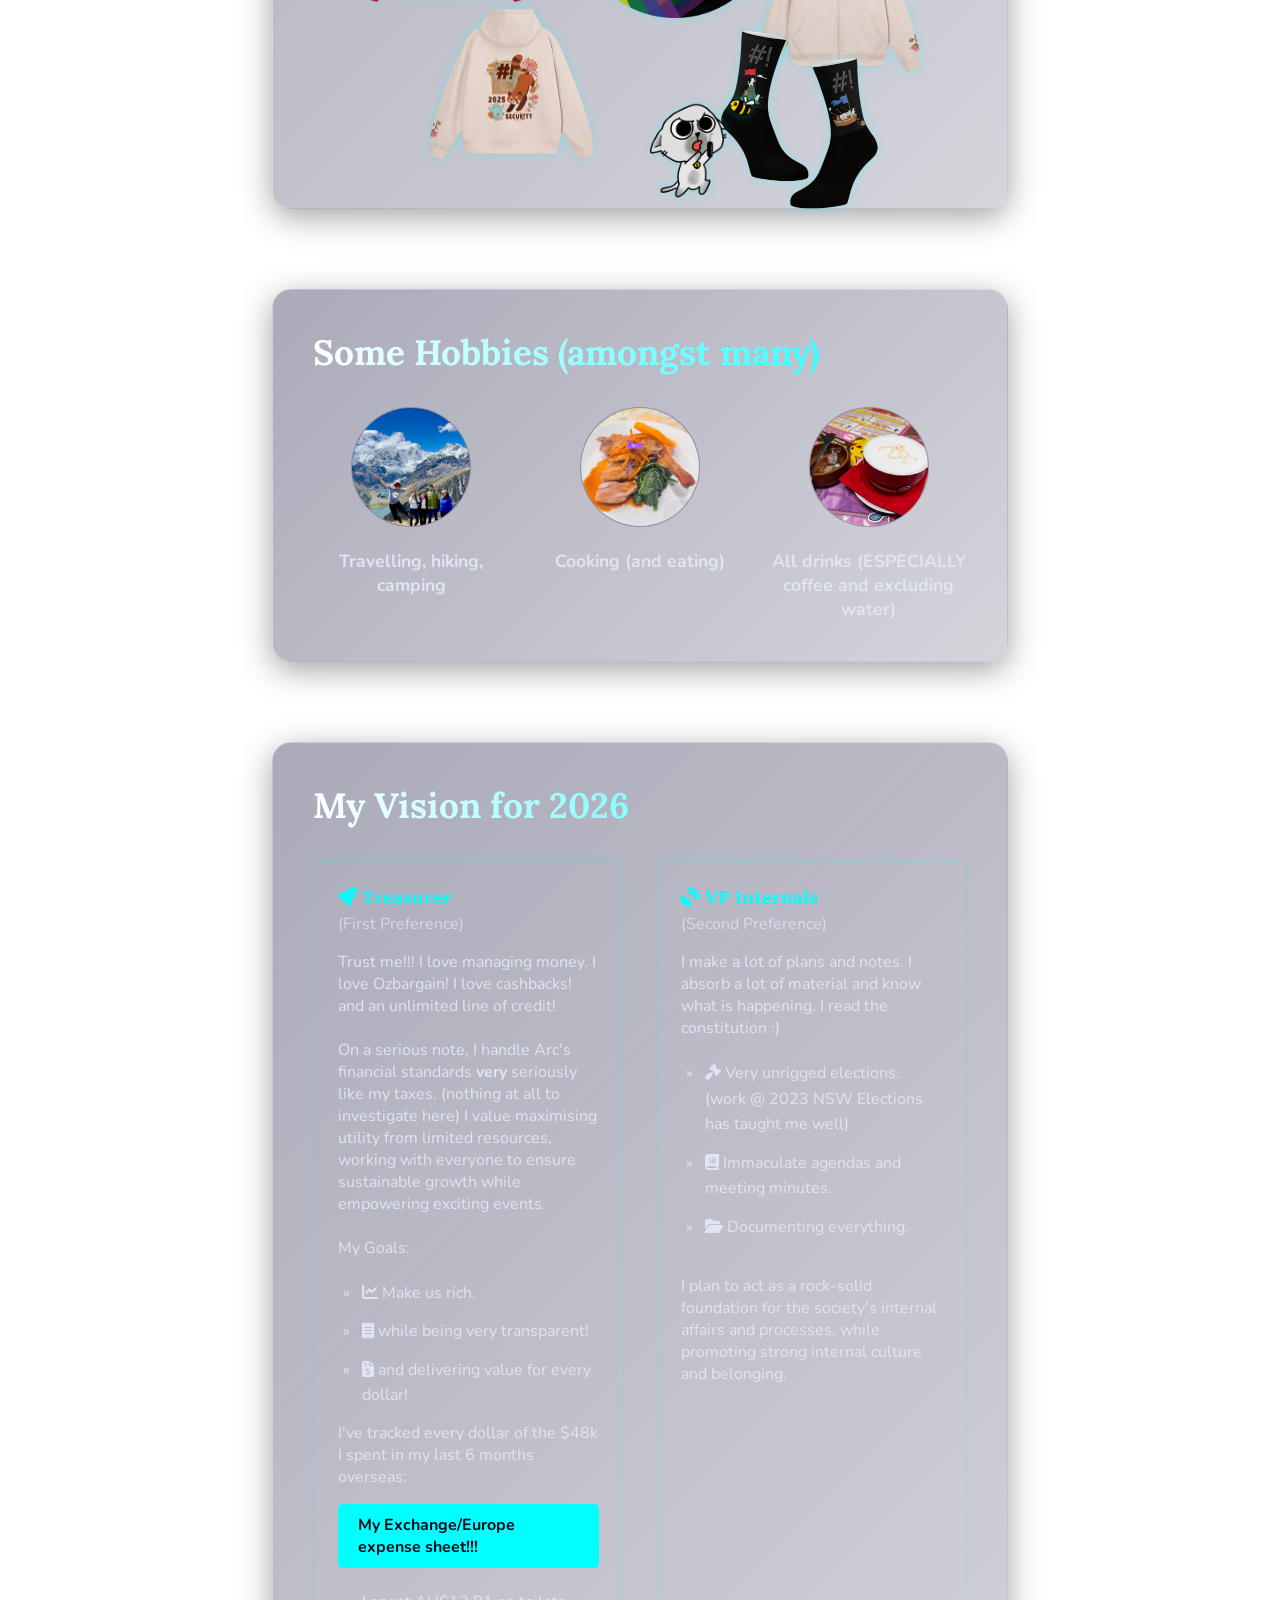
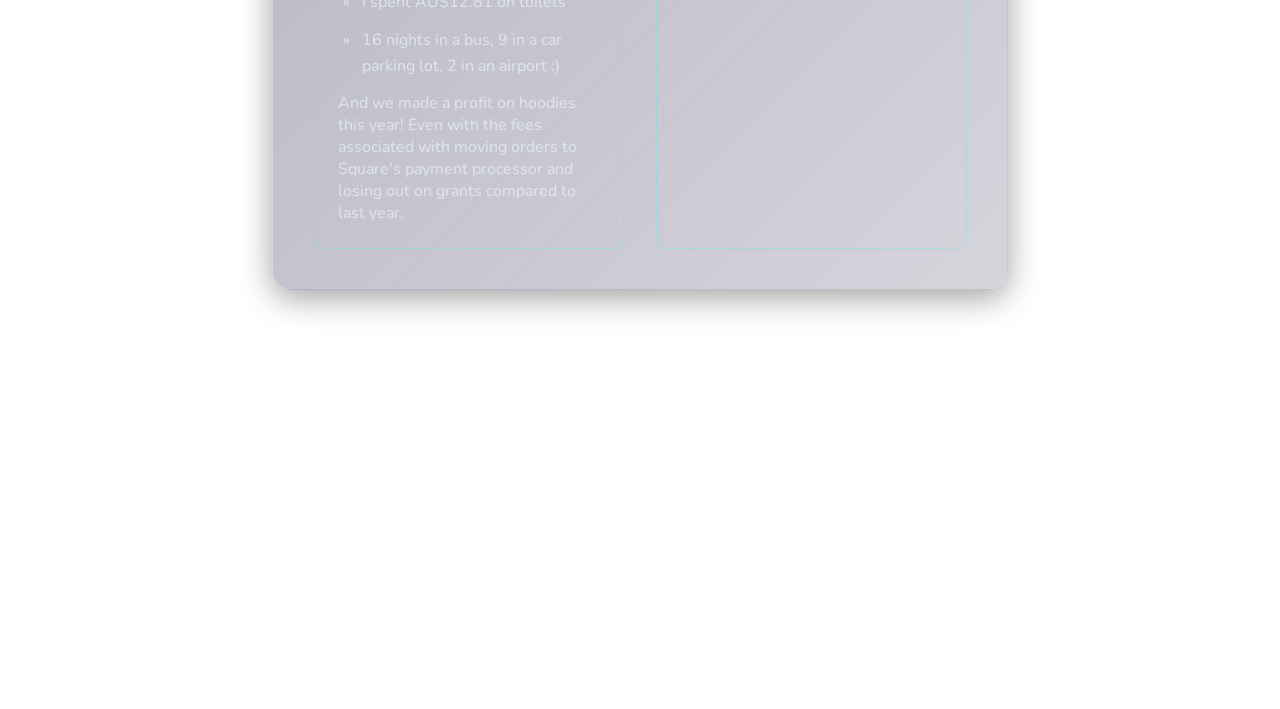
==== commit a5245939: "Add files via upload" ====
--- a/index.html
+++ b/index.html
@@ -36,7 +36,7 @@
             <div class="journey-content">
                 <div class="journey-main">
                     <div class="journey-text">
-                        <p>Hi there!!! I've been part of SecSoc since 2024 (at least the time I've been in this country). As part of Creative Subcom last year I made some logos and merch, and some stickers that you might have seen on some laptops and phones as part of a GREAT GREAT team. </p><br><p>This year I went on exchange during T1, and did a lot of organising hoodies during T2. Thanks subcom for some great merch designs, amazing scones stickers and stunning logos!</p>
+                        <p>Hi there!!! I've been part of SecSoc since 2024 (mostly yk). As part of Creative Subcom last year I made logos and merch, and some stickers you might have seen around on laptops and phones, as part of a GREAT GREAT team. </p><br><p>This year I went on exchange during T1, and did a lot of organising hoodies during T2. Thanks subcom for some great merch designs, amazing scones stickers and stunning logos!</p>
                         <br>
                         <p>
                             <b>Fun fact:</b> 1272 messages in Chinese were exchanged to order dem hoodies and negotiate down the price.
@@ -110,6 +110,10 @@
                     <p class="preference-text">(First Preference)</p>
                     <p>Trust me!!! I love managing money. I love Ozbargain! I love cashbacks! and an unlimited line of credit!</p>
                     <br>
+                    <p>
+                        On a serious note, I handle Arc's financial standards <b>very</b> seriously like my taxes. (nothing at all to investigate here) I value maximising utility from limited resources, working with everyone to ensure sustainable growth while empowering exciting events.
+                    </p>
+                    <br>
                     <p>My Goals:</p>
                     <br>
                     <ul>
@@ -139,10 +143,14 @@
                     <p>I make a lot of plans and notes. I absorb a lot of material and know what is happening. I read the constitution :)</p>
                     <br>
                     <ul>
-                        <li><i class="fa-solid fa-gavel"></i> Very unrigged elections.</li>
+                        <li><i class="fa-solid fa-gavel"></i> Very unrigged elections. (work @ 2023 NSW Elections has taught me well)</li>
                         <li><i class="fa-solid fa-book-journal-whills"></i>  Immaculate agendas and meeting minutes.</li>
                         <li><i class="fa-solid fa-folder-open"></i> Documenting everything.</li>
                     </ul>
+                    <br>
+                    <p>
+                        I plan to act as a rock-solid foundation for the society's internal affairs and processes, while promoting strong internal culture and belonging.
+                    </p>
                 </div>
             </div>
         </section>
--- a/style.css
+++ b/style.css
@@ -250,7 +250,6 @@
 }
 
 .floating-image-wrapper:hover {
-    transform: scale(1.15) !important;
     filter: drop-shadow(0 0 15px var(--accent-cyan));
     z-index: 10;
 }
@@ -260,7 +259,7 @@
 .floating-image-wrapper:nth-of-type(3) { top: 45%; left: 15%; animation-delay: -3s; }
 .floating-image-wrapper:nth-of-type(4) { top: 60%; left: 60%; animation-delay: -4.5s; }
 .floating-image-wrapper:nth-of-type(5) { top: 0%; left: 40%; animation-delay: -0.5s; }
-.floating-image-wrapper:nth-of-type(6) { top: 70%; left: 40%; animation-delay: -2s; }
+.floating-image-wrapper:nth-of-type(6) { top: 70%; left: 40%; animation-delay: -2s; width: 260px; }
 
 .limited-edition-badge {
     position: absolute; top: -10px; right: -10px;
@@ -349,18 +348,12 @@
     .floating-image-wrapper:nth-of-type(3) { top: 40%; left: 5%; animation-delay: -3s; }
     .floating-image-wrapper:nth-of-type(4) { top: 55%; left: 65%; animation-delay: -4.5s; }
     .floating-image-wrapper:nth-of-type(5) { top: 25%; left: 30%; animation-delay: -0.5s; }
-    .floating-image-wrapper:nth-of-type(6) { top: 70%; left: 10%; animation-delay: -2s; }
-
-    .floating-image-wrapper:hover {
-        transform: scale(1.15) !important; /* Keep a slightly larger hover effect */
-    }
+    .floating-image-wrapper:nth-of-type(6) { top: 70%; left: 10%; animation-delay: -2s; width: 180px; }
+
     .image-description {
         display: none; /* Keep descriptions hidden on mobile to avoid clutter */
     }
 
-    .floating-image-wrapper:hover {
-        transform: scale(1.1) !important; /* Simple hover effect for mobile */
-    }
     .image-description {
         display: none; /* Hide descriptions on mobile for a cleaner look */
     }
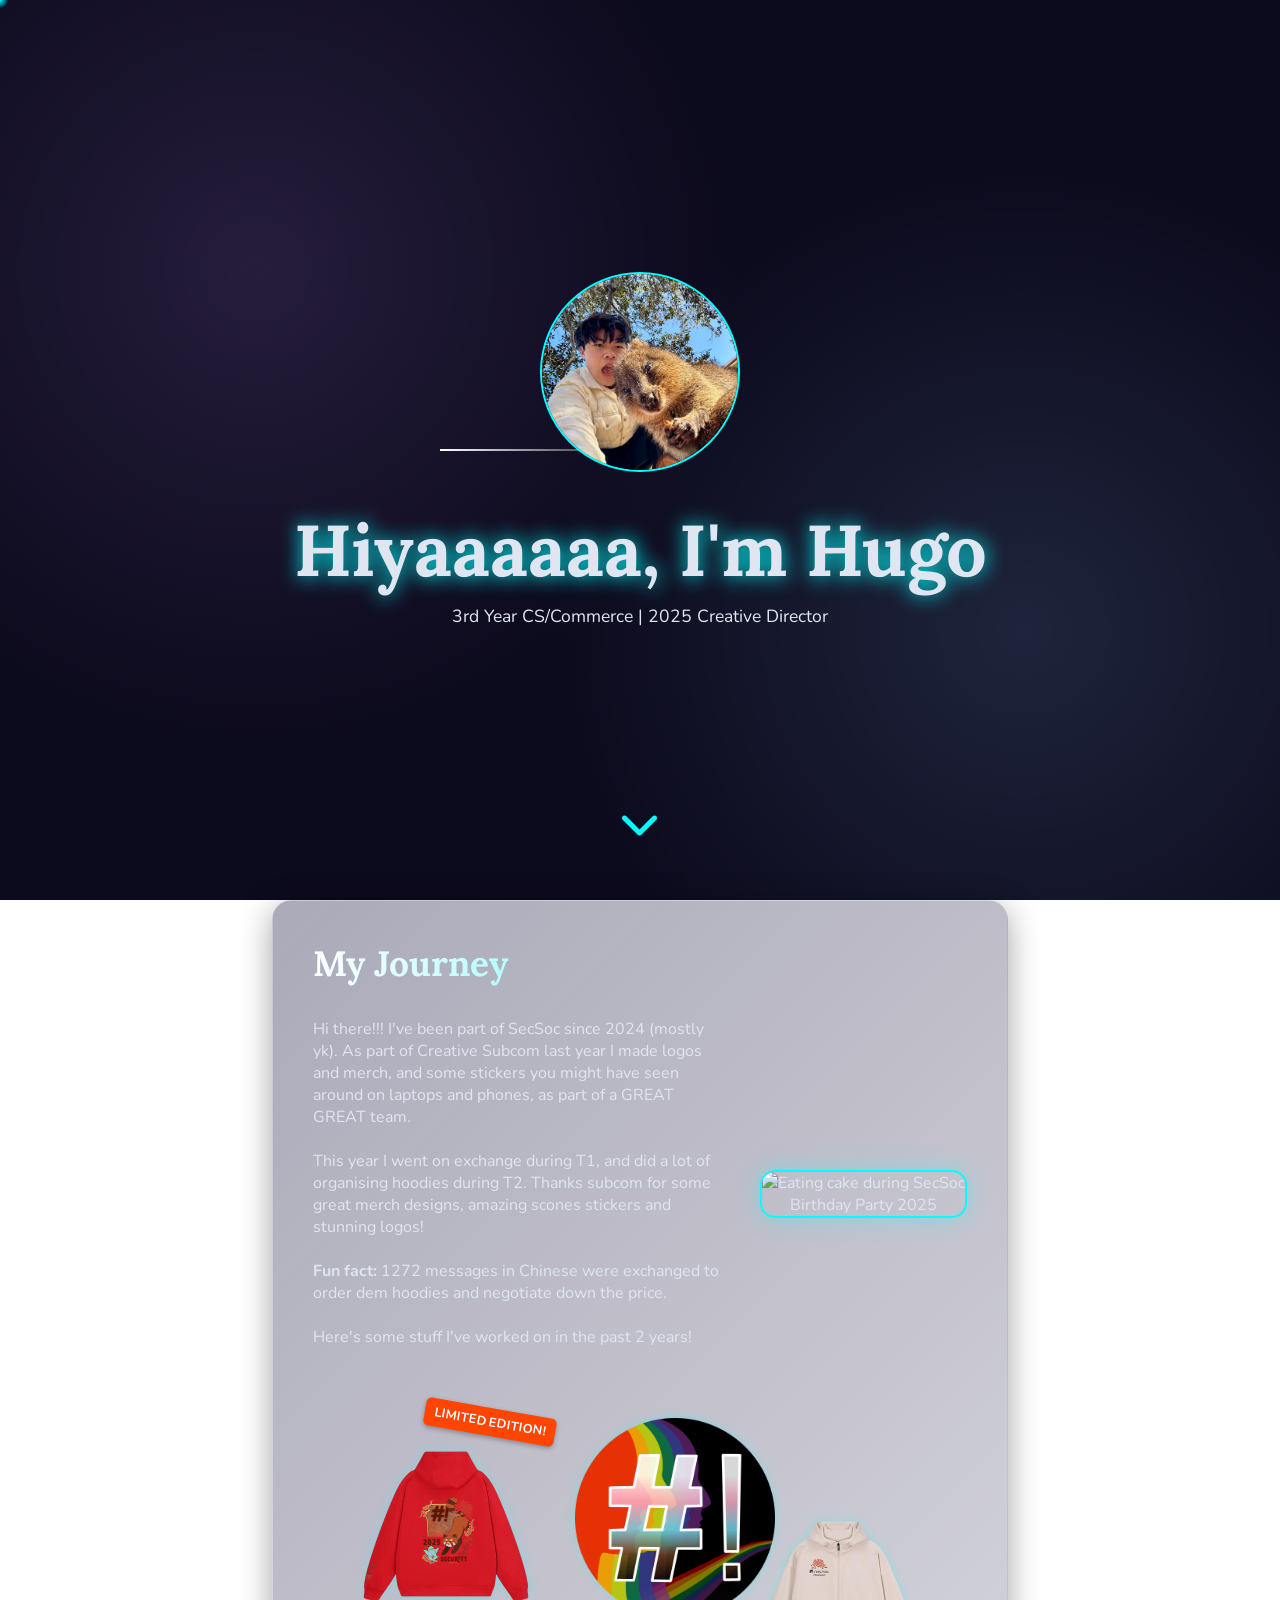
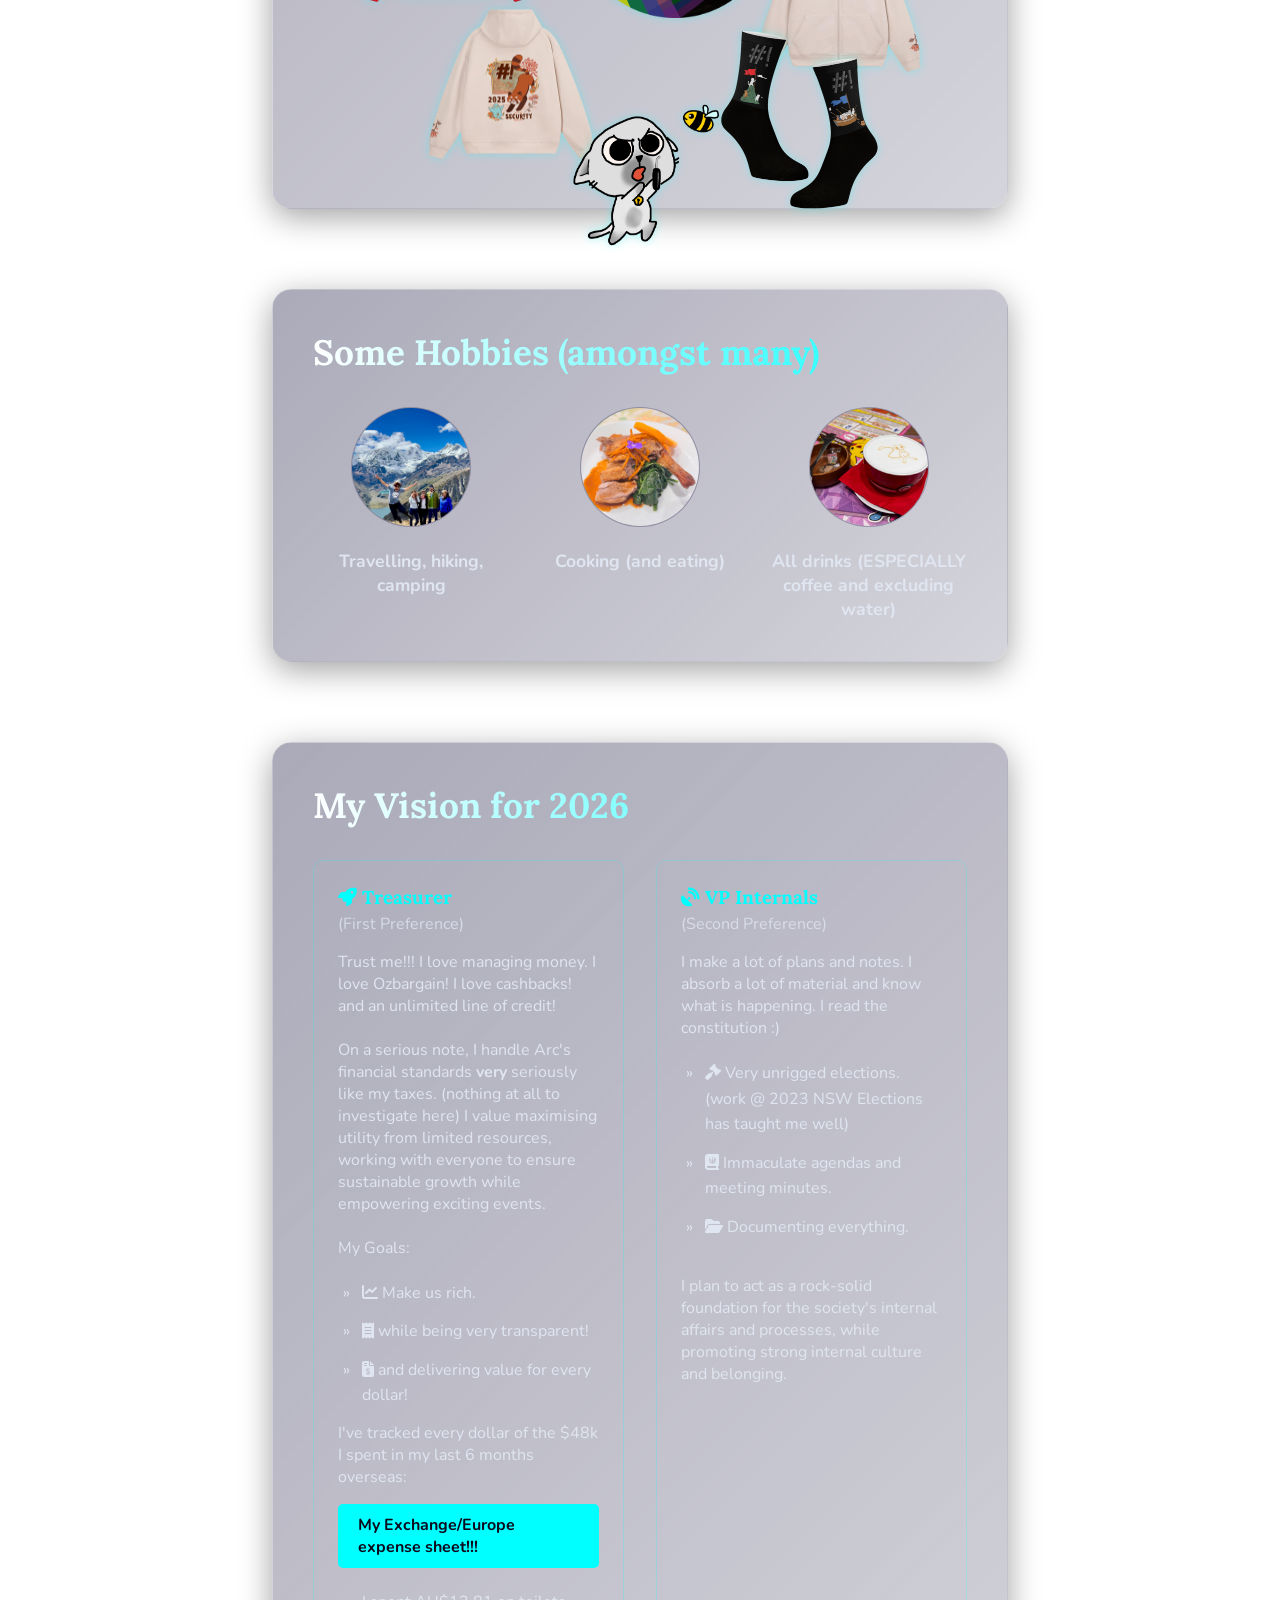
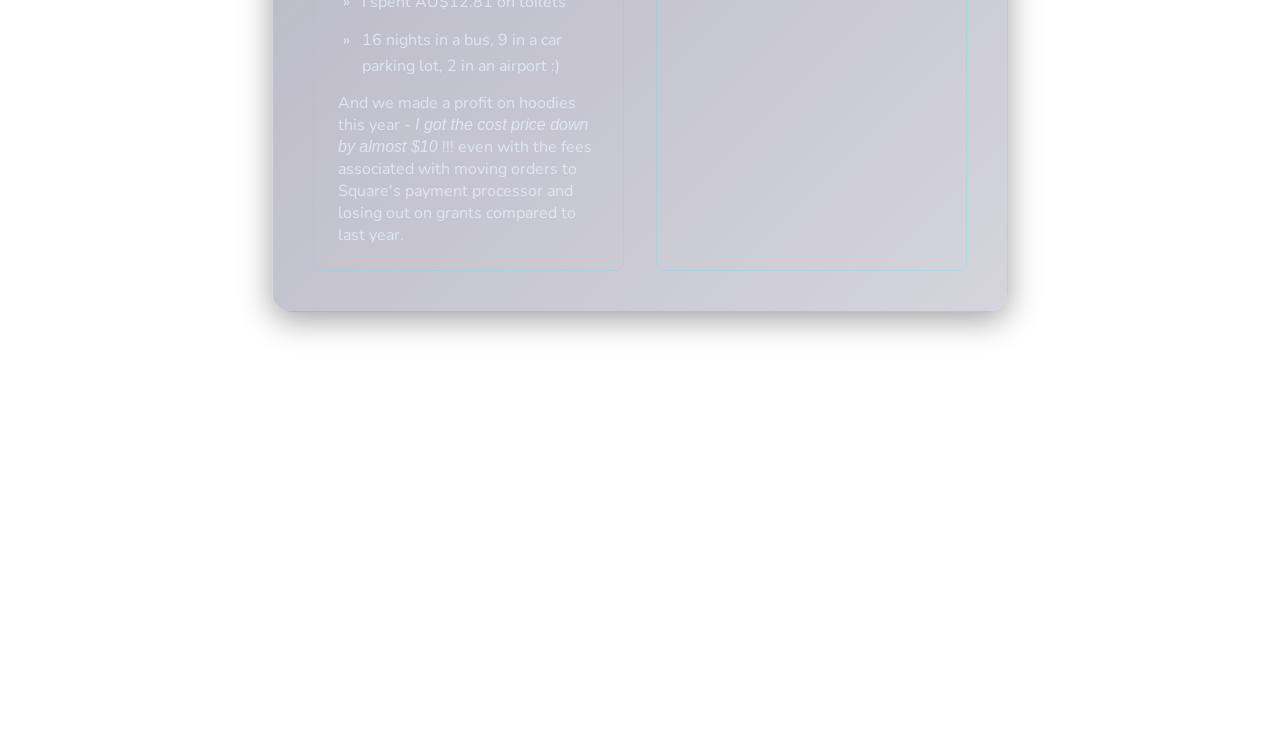
==== commit 96376e01: "Add files via upload" ====
--- a/index.html
+++ b/index.html
@@ -22,7 +22,8 @@
 
     <main class="content">
         <header class="title">
-            <img src="0.JPG" alt="selfie with a quokka" class="title-image-placeholder">
+            <!-- MODIFIED: Reverted to original image source to fix loading issue. -->
+            <img src="0.JPG" alt="selfie with a quokka" class="title-image-placeholder" width="200" height="200">
             <h1 class="title-name">Hiyaaaaaa, I'm Hugo</h1>
             <p class="title-subtitle">3rd Year CS/Commerce | 2025 Creative Director</p>
 
@@ -49,35 +50,37 @@
 
                     </div>
                     <div class="journey-image-container">
-                        <img src="IMG_2345.gif" alt="Eating cake during SecSoc Birthday Party 2025" class="journey-image">
+                         <!-- MODIFIED: Reverted to original image source. Added lazy loading. -->
+                        <img src="IMG_2345.gif" alt="Eating cake during SecSoc Birthday Party 2025" class="journey-image" loading="lazy" width="250" height="250">
                         <span class="image-description">nom nom nom</span>
                     </div>
                 </div>
                 
                 <div class="floating-images-container">
+                     <!-- MODIFIED: Reverted all images to their original sources. -->
                     <div class="floating-image-wrapper">
-                        <img src="f.png" alt="SecSoc 2025 Red Hoodie" class="floating-img">
+                        <img src="f.png" alt="SecSoc 2025 Red Hoodie" class="floating-img" loading="lazy" width="200" height="200">
                         <span class="limited-edition-badge">Limited Edition!</span>
                         <span class="image-description">Never seen the light of day &#x1F440</span>
                     </div>
                     <div class="floating-image-wrapper">
-                        <img src="e.png" alt="SecSoc Hoodie Front" class="floating-img">
+                        <img src="e.png" alt="SecSoc Hoodie Front" class="floating-img" loading="lazy" width="200" height="200">
                         <span class="image-description">Hoodies</span>
                     </div>
                     <div class="floating-image-wrapper">
-                        <img src="d.png" alt="SecSoc Cream Hoodie Back" class="floating-img">
+                       <img src="d.png" alt="SecSoc Cream Hoodie Back" class="floating-img" loading="lazy" width="200" height="200">
                         <span class="image-description">Hoodies</span>
                     </div>
                     <div class="floating-image-wrapper">
-                        <img src="a.png" alt="SecSocks Designs" class="floating-img">
+                        <img src="a.png" alt="SecSocks Designs" class="floating-img" loading="lazy" width="200" height="200">
                         <span class="image-description">SecSocks!!!</span>
                     </div>
                     <div class="floating-image-wrapper">
-                        <img src="b.png" alt="SecSoc Pride Logo" class="floating-img">
+                        <img src="b.png" alt="SecSoc Pride Logo" class="floating-img" loading="lazy" width="200" height="200">
                         <span class="image-description">2024 Pride Month Logo</span>
                     </div>
                     <div class="floating-image-wrapper">
-                        <img src="c.png" alt="Cat and Bee Sticker" class="floating-img">
+                        <img src="c.png" alt="Cat and Bee Sticker" class="floating-img" loading="lazy" width="260" height="260">
                         <span class="image-description">2024 Scones Stickers</span>
                     </div>
                 </div>
@@ -88,15 +91,15 @@
             <h2>Some Hobbies (amongst many)</h2>
             <div class="hobbies-container">
                 <div class="hobby-item">
-                    <img src="1.JPG" alt="Hiking the Huayhuash" class="hobby-image-placeholder">
+                    <img src="1.JPG" alt="Hiking the Huayhuash" class="hobby-image-placeholder" loading="lazy" width="120" height="120">
                     <h4>Travelling, hiking, camping</h4>
                 </div>
                 <div class="hobby-item">
-                    <img src="2.JPG" alt="Some duck" class="hobby-image-placeholder">
+                    <img src="2.JPG" alt="Some duck" class="hobby-image-placeholder" loading="lazy" width="120" height="120">
                     <h4>Cooking (and eating)</h4>
                 </div>
                 <div class="hobby-item">
-                    <img src="3.JPG" alt="Pokemon cafe!" class="hobby-image-placeholder">
+                   <img src="3.JPG" alt="Pokemon cafe!" class="hobby-image-placeholder" loading="lazy" width="120" height="120">
                     <h4>All drinks (ESPECIALLY coffee and excluding water)</h4>
                 </div>
             </div>
@@ -134,7 +137,9 @@
                         </li>
                     </ul>
                     <p>
-                        And we made a profit on hoodies this year! Even with the fees associated with moving orders to Square's payment processor and losing out on grants compared to last year.
+                        And we made a profit on hoodies this year - 
+                            <i>I got the cost price down by almost $10 </i>
+                        !!! even with the fees associated with moving orders to Square's payment processor and losing out on grants compared to last year.
                     </p>
                 </div>
                 <div class="vision-card">
@@ -181,4 +186,5 @@
 
     <script src="script.js"></script>
 </body>
-</html>+</html>
+
--- a/style.css
+++ b/style.css
@@ -1,4 +1,4 @@
-/* ---- CSS VARIABLES & BASIC SETUP ---- */
+/* ---- Setup ---- */
 :root {
     --deep-space: #0c0a1d;
     --star-glow: #ffffff;
@@ -9,24 +9,25 @@
 }
 
 * { margin: 0; padding: 0; box-sizing: border-box; }
-html { scroll-behavior: smooth; cursor: none; } /* Hide default cursor */
+html { scroll-behavior: smooth; cursor: none; } /* hide default cursor */
 body {
     font-family: var(--font-body);
     color: var(--text-color);
     overflow-x: hidden;
-    /* REMOVED background-color from here to fix parallax visibility */
-}
-
-/* ---- CURSOR TRAIL EFFECT ---- */
+}
+
+/* ---- Cusror effect ---- */
 .cursor-trail {
     position: fixed;
+    top: 0; /* Positioned with transform now */
+    left: 0; /* Positioned with transform now */
     width: 20px;
     height: 20px;
     border-radius: 50%;
     background: radial-gradient(circle, var(--accent-cyan), transparent 60%);
     pointer-events: none; /* Allows clicking through the element */
     transform: translate(-50%, -50%); /* Center the trail on the cursor */
-    transition: transform 0.1s ease-out; /* Smooths the movement slightly */
+    /* MODIFIED: Removed transition as requestAnimationFrame handles smoothing */
     z-index: 10000;
 }
 
@@ -41,7 +42,7 @@
 }
 
 
-/* ---- INTERACTIVE PARALLAX BACKGROUND ---- */
+/* ---- BG + parallax ---- */
 .parallax-container {
     position: fixed; top: 0; left: 0;
     width: 100%; height: 100%; z-index: -1;
@@ -49,7 +50,7 @@
 }
 .layer {
     position: absolute; width: 100%; height: 100%;
-    transition: transform 0.1s ease-out;
+    /* MODIFIED: Removed transition as requestAnimationFrame handles smoothing */
 }
 .stars-bg {
     background-image: url('https://www.transparenttextures.com/patterns/stardust.png');
@@ -62,7 +63,7 @@
     opacity: 0.4;
 }
 
-/* Shooting Star Animation */
+/* Shooting star */
 .shooting-star {
     position: absolute; top: 50%; left: 50%;
     width: 4px; height: 4px; background: #fff; border-radius: 50%;
@@ -84,13 +85,14 @@
 .content { max-width: 800px; margin: 0 auto; padding: 0 2rem; }
 .title { min-height: 100vh; display: flex; flex-direction: column; justify-content: center; align-items: center; text-align: center; }
 .title-image-placeholder {
-    width: 180px;
-    height: 180px;
+    width: 200px;
+    height: 200px;
     border-radius: 50%;
     background-color: rgba(44, 42, 79, 0.6);
     border: 2px solid var(--accent-cyan);
     margin-bottom: 2rem;
-    box-shadow: 0 0 25px rgba(0, 255, 255, 0.3);
+    animation: pulsate-glow 4s ease-in-out infinite;
+    object-fit: cover; /* Ensures image covers the area */
 }
 .title-name { font-family: var(--font-heading); font-size: 4.5rem; text-shadow: 0 0 20px var(--accent-cyan); }
 .title-title { font-size: 1.4rem; margin-top: 1rem; letter-spacing: 2px; color: var(--accent-cyan); }
@@ -126,7 +128,9 @@
 
 .card {
     background: linear-gradient(135deg, rgba(44, 42, 79, 0.4), rgba(44, 42, 79, 0.2));
-    backdrop-filter: blur(12px); -webkit-backdrop-filter: blur(12px);
+    /* MODIFIED: Reduced blur radius for better performance */
+    backdrop-filter: blur(5px); 
+    -webkit-backdrop-filter: blur(5px);
     border: 1px solid rgba(255, 255, 255, 0.1); border-radius: 20px;
     padding: 2.5rem; margin-bottom: 5rem;
     box-shadow: 0 8px 32px 0 rgba(0, 0, 0, 0.37);
@@ -181,32 +185,30 @@
 ul { list-style: none; padding-left: 0; }
 li { margin-bottom: 0.8rem; line-height: 1.6; }
 
-/* ---- Section Specific Styles ---- */
-/* ---- Section Specific Styles ---- */
+/* ---- Section Specific Stufs ---- */
 .journey-content { display: flex; flex-direction: column; gap: 2rem; }
 
-/* New styles for the main journey content (text + image) */
 .journey-main {
     display: flex;
     gap: 2rem;
-    align-items: center; /* Vertically align text and image */
+    align-items: center; /* vertically align text/img */
 }
 
 .journey-text { 
-    flex: 2; /* Give text more space */
+    flex: 2;
 }
 
 .journey-image-container {
-    flex: 1; /* Give image less space */
-    position: relative; /* For the description span */
-    text-align: center; /* Center image if container is wider */
+    flex: 1;
+    position: relative;
+    text-align: center;
 }
 
 .journey-image {
     width: 100%;
-    max-width: 250px; /* Control max size */
+    max-width: 250px;
     height: auto;
-    border-radius: 15px; /* Rounded corners */
+    border-radius: 15px; /* rounded corners */
     border: 2px solid var(--accent-cyan);
     box-shadow: 0 0 25px rgba(0, 255, 255, 0.3);
     transition: transform 0.3s ease, box-shadow 0.3s ease;
@@ -217,11 +219,11 @@
     box-shadow: 0 0 35px rgba(0, 255, 255, 0.5);
 }
 
-/* Style the new description to appear on hover, like the others */
+/* Appear on hover */
 .journey-image-container:hover .image-description {
     opacity: 1;
     visibility: visible;
-    transform: translate(-50%, 5px); /* Move it down on hover */
+    transform: translate(-50%, 5px); /* Move down on hover */
 }
 
 @keyframes float {
@@ -259,7 +261,7 @@
 .floating-image-wrapper:nth-of-type(3) { top: 45%; left: 15%; animation-delay: -3s; }
 .floating-image-wrapper:nth-of-type(4) { top: 60%; left: 60%; animation-delay: -4.5s; }
 .floating-image-wrapper:nth-of-type(5) { top: 0%; left: 40%; animation-delay: -0.5s; }
-.floating-image-wrapper:nth-of-type(6) { top: 70%; left: 40%; animation-delay: -2s; width: 260px; }
+.floating-image-wrapper:nth-of-type(6) { top: 70%; left: 30%; animation-delay: -2s; width: 260px; }
 
 .limited-edition-badge {
     position: absolute; top: -10px; right: -10px;
@@ -287,21 +289,24 @@
 .scroll-reveal { transition: opacity 0.8s ease-out, transform 0.8s ease-out; opacity: 0; transform: translateY(50px); }
 .scroll-reveal.is-visible { opacity: 1; transform: translateY(0); }
 
-/* ---- SVG CONSTELLATION PORTFOLIO ---- */
-.constellation-wrapper { text-align: center; }
-#constellation-map { width: 100%; cursor: default; }
-.star { fill: var(--star-glow); transition: all 0.3s ease; cursor: pointer; }
-.star:hover, .star.active { fill: var(--accent-cyan); filter: drop-shadow(0 0 8px var(--accent-cyan)); transform-origin: center; transform: scale(1.2); }
-.constellation-line { fill: none; stroke: var(--accent-cyan); stroke-width: 1; stroke-opacity: 0.5; transition: stroke-dashoffset 1s ease-in-out, filter 0.3s ease; }
-.constellation-line.active { filter: drop-shadow(0 0 4px var(--accent-cyan)); stroke-opacity: 1; }
-#star-info { margin-top: 1rem; min-height: 40px; font-size: 1.1rem; color: var(--accent-cyan); font-weight: bold; }
-
-/* ---- SOCIAL LINKS ---- */
+/* ---- Social ---- */
 .social-links { display: flex; justify-content: center; align-items: center; gap: 3rem; margin-top: 1.5rem; }
 .social-links a { color: var(--accent-cyan); font-size: 2.5rem; transition: transform 0.3s ease, color 0.3s ease; }
 .social-links a:hover { color: var(--star-glow); transform: scale(1.2) translateY(-5px); }
 
-/* ---- MOBILE RESPONSIVENESS ---- */
+@keyframes pulsate-glow {
+  0% {
+    box-shadow: 0 0 25px rgba(0, 255, 255, 0.3);
+  }
+  50% {
+    box-shadow: 0 0 40px rgba(0, 255, 255, 0.6);
+  }
+  100% {
+    box-shadow: 0 0 25px rgba(0, 255, 255, 0.3);
+  }
+}
+
+/* ---- Mobile changes ---- */
 @media (max-width: 768px) {
     .content {
         padding: 0 1rem;
@@ -313,7 +318,6 @@
         font-size: 1.2rem;
     }
     .title-image-placeholder {
-        /* FIX: Reduced size for better mobile proportions */
         width: 120px;
         height: 120px;
     }
@@ -322,18 +326,17 @@
         margin-bottom: 3rem;
     }
     .vision-grid {
-        grid-template-columns: 1fr; /* Stack vision cards */
+        grid-template-columns: 1fr; /* Stack cards */
     }
     .hobbies-container {
         grid-template-columns: 1fr; /* Stack hobbies */
         gap: 2.5rem;
     }
 
-    /* FIX: Reverted to absolute positioning for a haphazard mobile layout that stays in the box */
     .floating-images-container {
         position: relative;
         height: 400px; /* Give the container a defined height for items to float in */
-        display: block; /* Remove the grid layout */
+        display: block;
         margin-top: 2rem;
     }
     .floating-image-wrapper {
@@ -342,7 +345,6 @@
         animation: float 6s ease-in-out infinite; /* Re-enable floating animation */
     }
 
-    /* New, mobile-specific positions for a haphazard look */
     .floating-image-wrapper:nth-of-type(1) { top: 5%; left: 0%; animation-delay: 0s; }
     .floating-image-wrapper:nth-of-type(2) { top: 10%; left: 60%; animation-delay: -1.5s; }
     .floating-image-wrapper:nth-of-type(3) { top: 40%; left: 5%; animation-delay: -3s; }
@@ -367,4 +369,4 @@
     .journey-main {
         flex-direction: column;
     }
-}+}
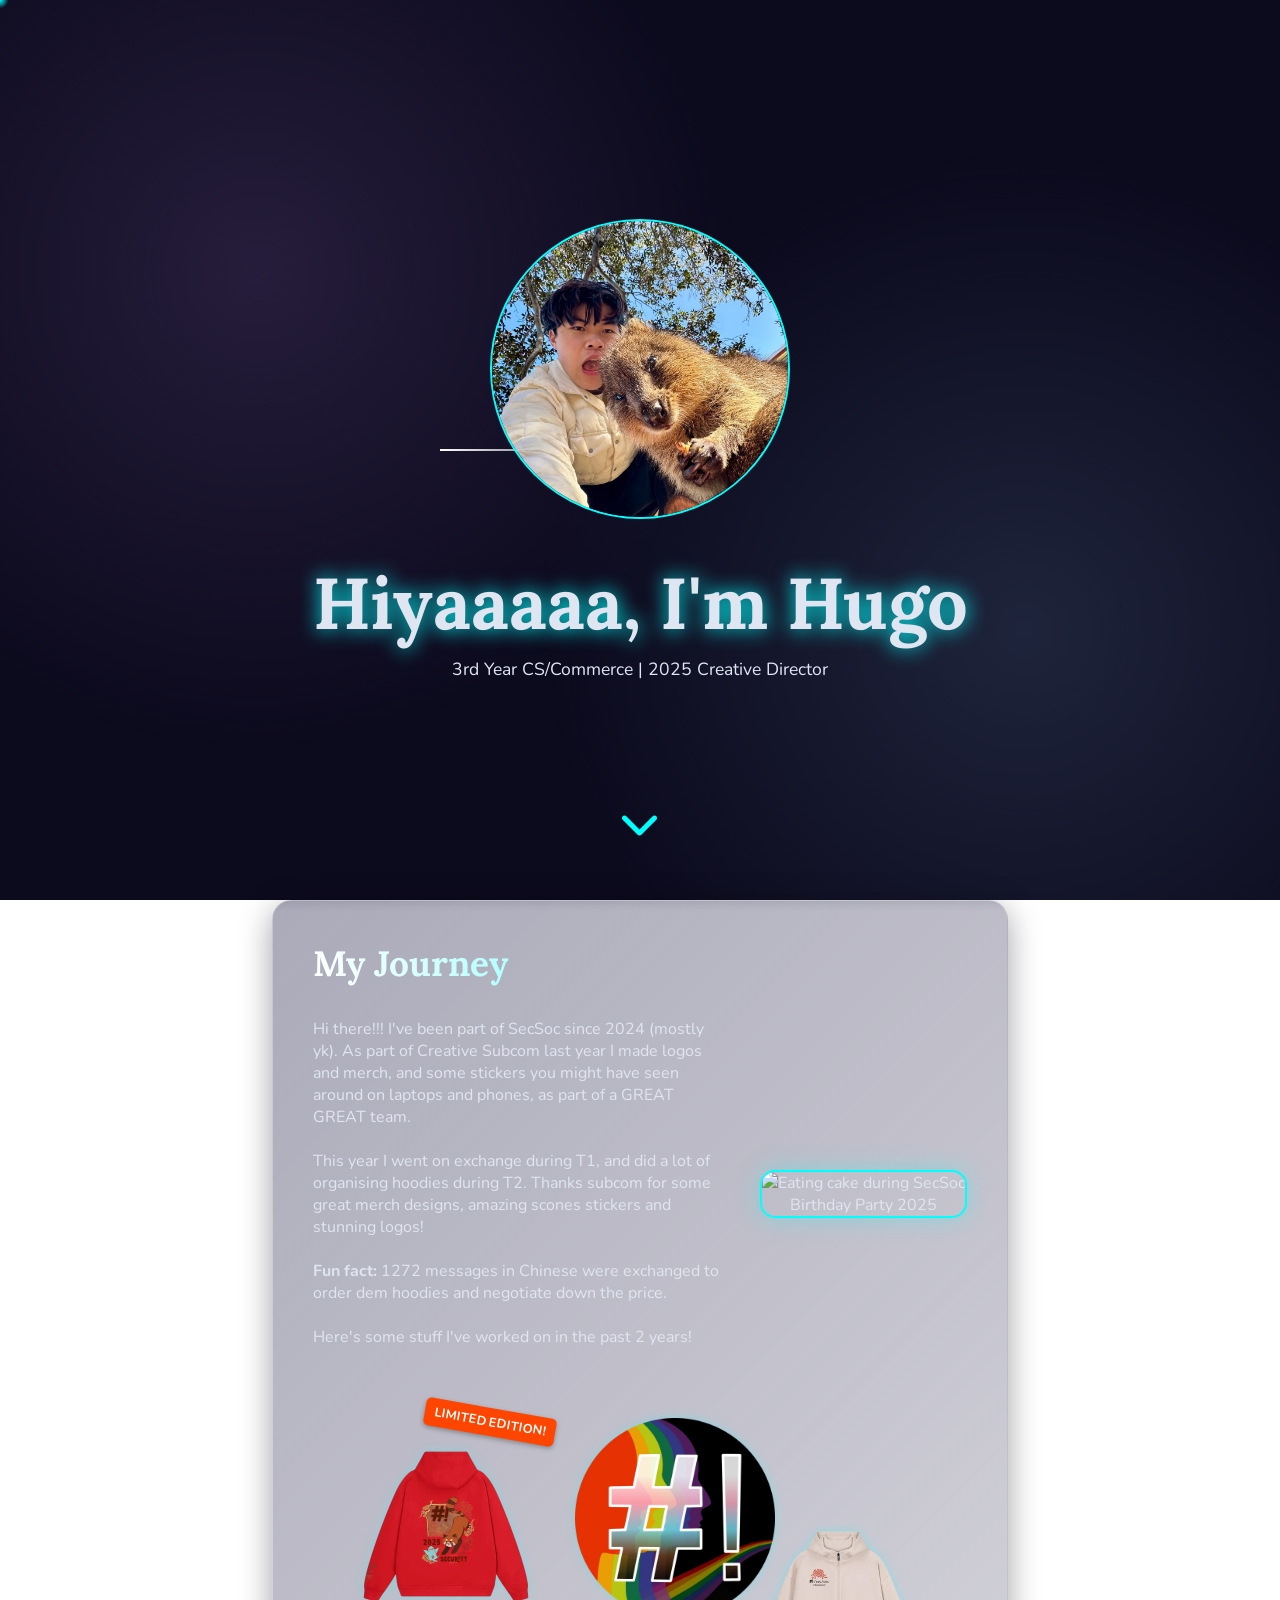
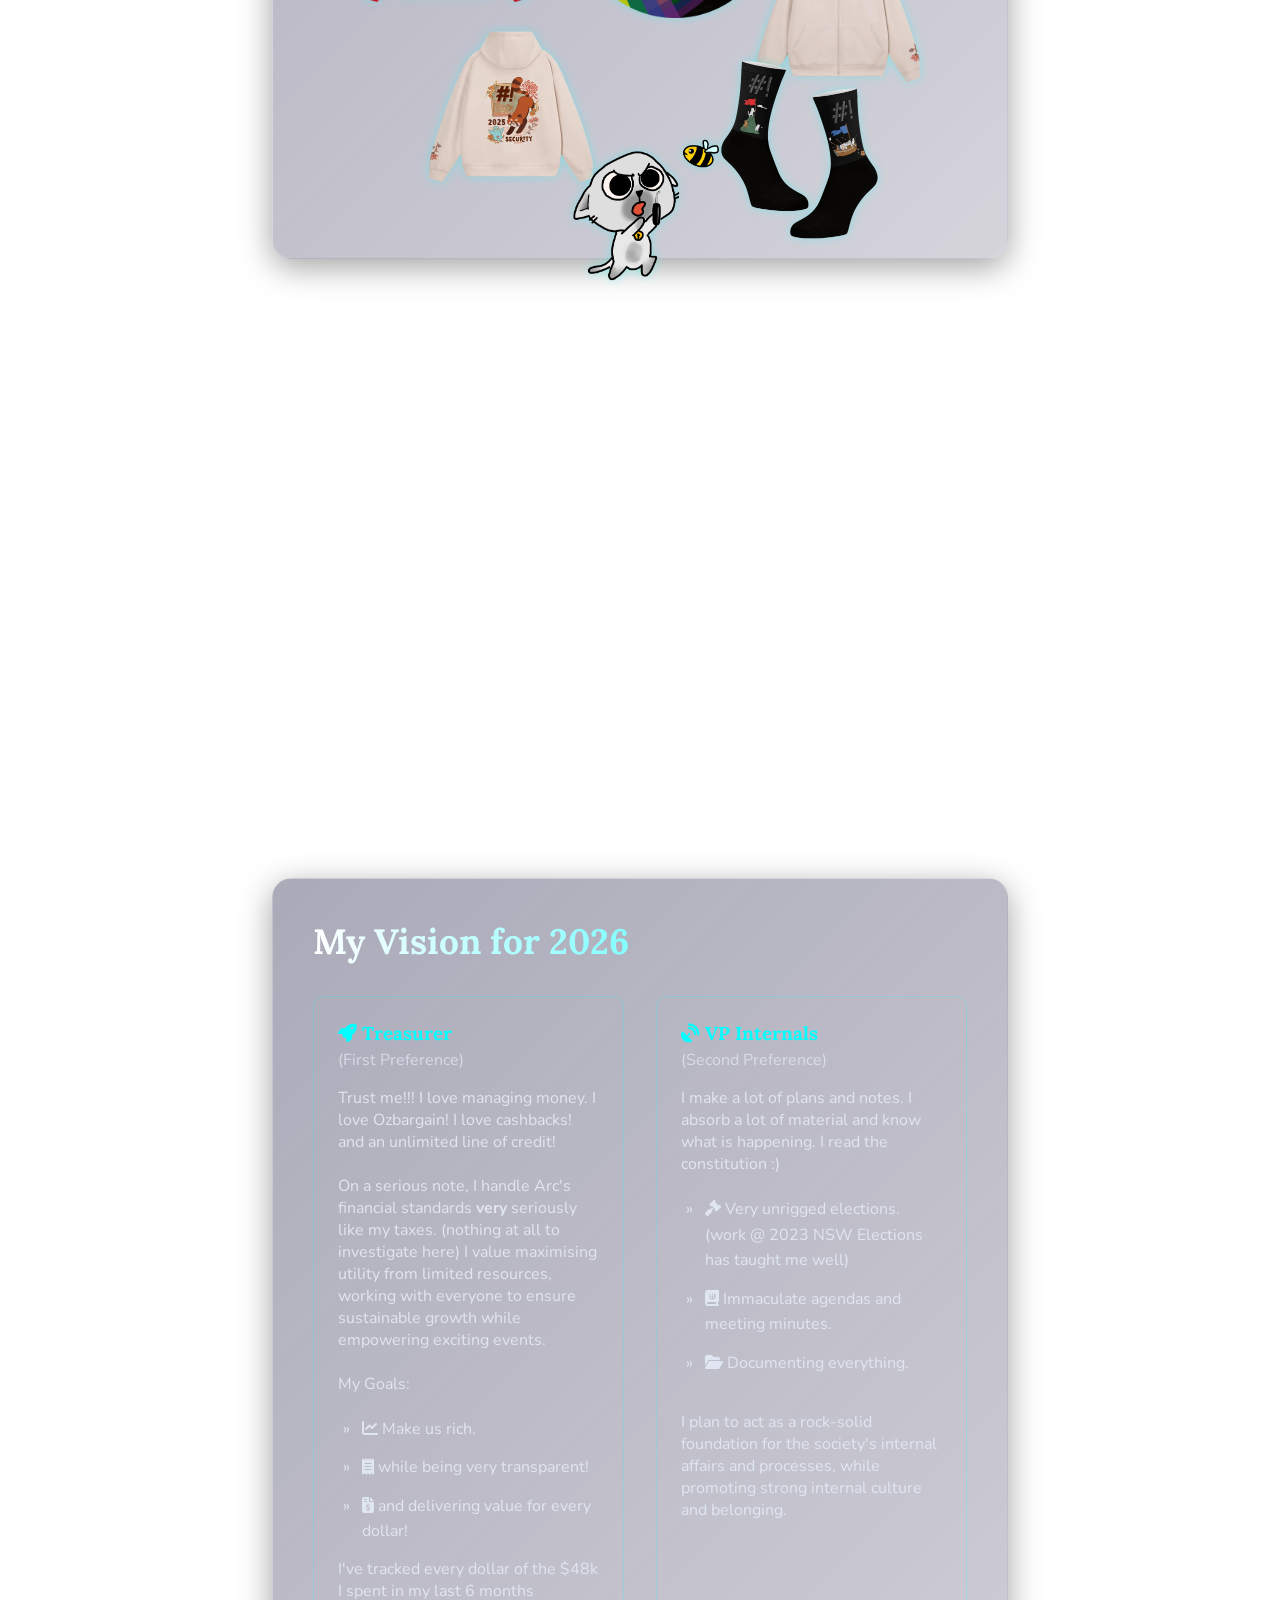
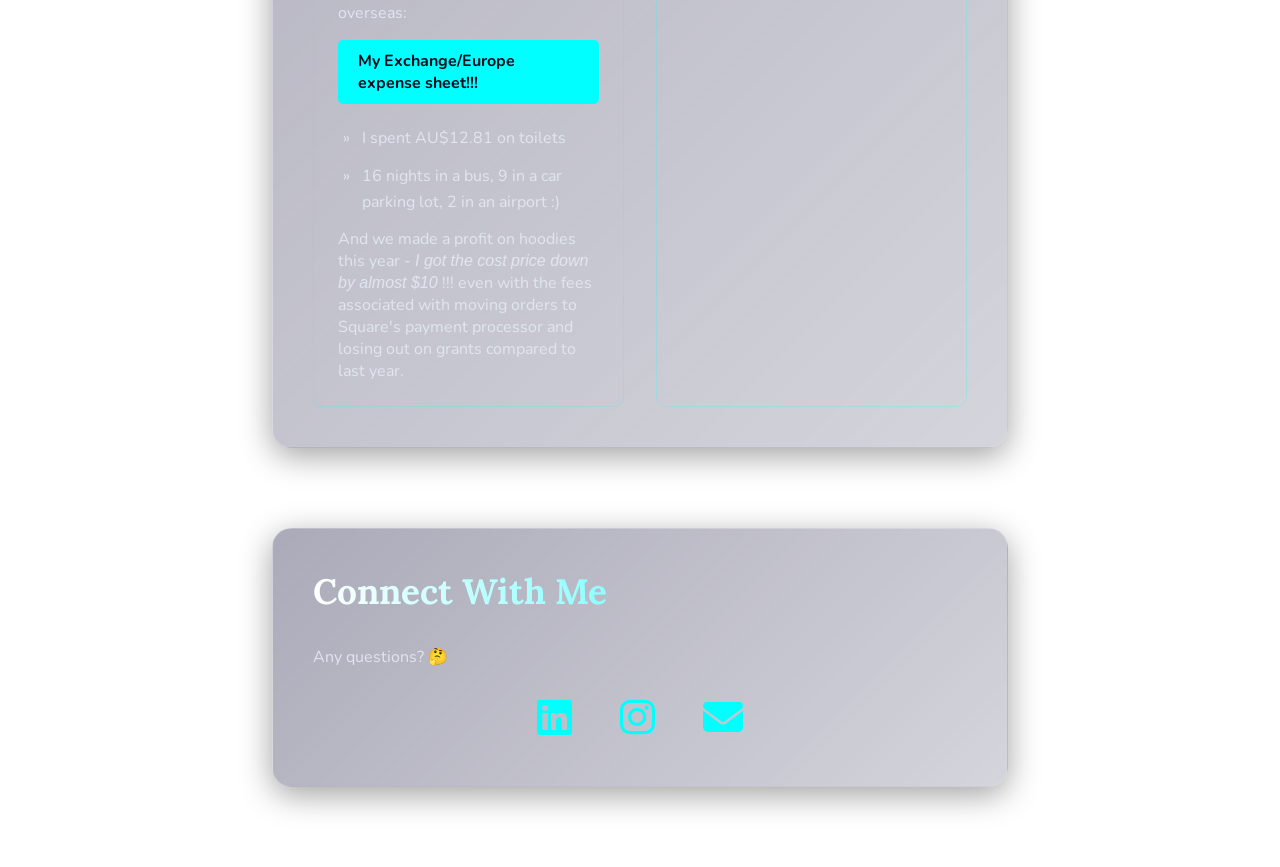
==== commit e8d6f18a: "Add files via upload" ====
--- a/index.html
+++ b/index.html
@@ -22,9 +22,11 @@
 
     <main class="content">
         <header class="title">
-            <!-- MODIFIED: Reverted to original image source to fix loading issue. -->
-            <img src="0.JPG" alt="selfie with a quokka" class="title-image-placeholder" width="200" height="200">
-            <h1 class="title-name">Hiyaaaaaa, I'm Hugo</h1>
+            <picture>
+                <source srcset="0.webp" type="image/webp">
+                <img src="0.JPG" alt="selfie with a quokka" class="title-image-placeholder" width="200" height="200">
+            </picture>
+            <h1 class="title-name">Hiyaaaaa, I'm Hugo</h1>
             <p class="title-subtitle">3rd Year CS/Commerce | 2025 Creative Director</p>
 
             <a href="#journey" class="scroll-down-indicator" aria-label="Scroll down">
@@ -50,37 +52,53 @@
 
                     </div>
                     <div class="journey-image-container">
-                         <!-- MODIFIED: Reverted to original image source. Added lazy loading. -->
-                        <img src="IMG_2345.gif" alt="Eating cake during SecSoc Birthday Party 2025" class="journey-image" loading="lazy" width="250" height="250">
+                         <img src="IMG_2345.gif" alt="Eating cake during SecSoc Birthday Party 2025" class="journey-image" loading="lazy" width="250" height="250">
                         <span class="image-description">nom nom nom</span>
                     </div>
                 </div>
                 
                 <div class="floating-images-container">
-                     <!-- MODIFIED: Reverted all images to their original sources. -->
-                    <div class="floating-image-wrapper">
-                        <img src="f.png" alt="SecSoc 2025 Red Hoodie" class="floating-img" loading="lazy" width="200" height="200">
+                    <div class="floating-image-wrapper">
+                        <picture>
+                            <source srcset="f.webp" type="image/webp">
+                            <img src="f.png" alt="SecSoc 2025 Red Hoodie" class="floating-img" loading="lazy" width="200" height="200">
+                        </picture>
                         <span class="limited-edition-badge">Limited Edition!</span>
                         <span class="image-description">Never seen the light of day &#x1F440</span>
                     </div>
                     <div class="floating-image-wrapper">
-                        <img src="e.png" alt="SecSoc Hoodie Front" class="floating-img" loading="lazy" width="200" height="200">
+                        <picture>
+                            <source srcset="e.webp" type="image/webp">
+                            <img src="e.png" alt="SecSoc Hoodie Front" class="floating-img" loading="lazy" width="200" height="200">
+                        </picture>
                         <span class="image-description">Hoodies</span>
                     </div>
                     <div class="floating-image-wrapper">
-                       <img src="d.png" alt="SecSoc Cream Hoodie Back" class="floating-img" loading="lazy" width="200" height="200">
+                       <picture>
+                           <source srcset="d.webp" type="image/webp">
+                           <img src="d.png" alt="SecSoc Cream Hoodie Back" class="floating-img" loading="lazy" width="200" height="200">
+                       </picture>
                         <span class="image-description">Hoodies</span>
                     </div>
                     <div class="floating-image-wrapper">
-                        <img src="a.png" alt="SecSocks Designs" class="floating-img" loading="lazy" width="200" height="200">
+                        <picture>
+                            <source srcset="a.webp" type="image/webp">
+                            <img src="a.png" alt="SecSocks Designs" class="floating-img" loading="lazy" width="200" height="200">
+                        </picture>
                         <span class="image-description">SecSocks!!!</span>
                     </div>
                     <div class="floating-image-wrapper">
-                        <img src="b.png" alt="SecSoc Pride Logo" class="floating-img" loading="lazy" width="200" height="200">
+                        <picture>
+                            <source srcset="b.webp" type="image/webp">
+                            <img src="b.png" alt="SecSoc Pride Logo" class="floating-img" loading="lazy" width="200" height="200">
+                        </picture>
                         <span class="image-description">2024 Pride Month Logo</span>
                     </div>
                     <div class="floating-image-wrapper">
-                        <img src="c.png" alt="Cat and Bee Sticker" class="floating-img" loading="lazy" width="260" height="260">
+                        <picture>
+                            <source srcset="c.webp" type="image/webp">
+                            <img src="c.png" alt="Cat and Bee Sticker" class="floating-img" loading="lazy" width="260" height="260">
+                        </picture>
                         <span class="image-description">2024 Scones Stickers</span>
                     </div>
                 </div>
@@ -89,17 +107,27 @@
 
         <section id="hobbies" class="card scroll-reveal">
             <h2>Some Hobbies (amongst many)</h2>
+            <br>
             <div class="hobbies-container">
                 <div class="hobby-item">
-                    <img src="1.JPG" alt="Hiking the Huayhuash" class="hobby-image-placeholder" loading="lazy" width="120" height="120">
+                    <picture>
+                        <source srcset="1.webp" type="image/webp">
+                        <img src="1.JPG" alt="Hiking the Huayhuash" class="hobby-image-placeholder" loading="lazy" width="120" height="120">
+                    </picture>
                     <h4>Travelling, hiking, camping</h4>
                 </div>
                 <div class="hobby-item">
-                    <img src="2.JPG" alt="Some duck" class="hobby-image-placeholder" loading="lazy" width="120" height="120">
+                    <picture>
+                        <source srcset="2.webp" type="image/webp">
+                        <img src="2.JPG" alt="Some duck" class="hobby-image-placeholder" loading="lazy" width="120" height="120">
+                    </picture>
                     <h4>Cooking (and eating)</h4>
                 </div>
                 <div class="hobby-item">
-                   <img src="3.JPG" alt="Pokemon cafe!" class="hobby-image-placeholder" loading="lazy" width="120" height="120">
+                   <picture>
+                       <source srcset="3.webp" type="image/webp">
+                       <img src="3.JPG" alt="Pokemon cafe!" class="hobby-image-placeholder" loading="lazy" width="120" height="120">
+                   </picture>
                     <h4>All drinks (ESPECIALLY coffee and excluding water)</h4>
                 </div>
             </div>
@@ -186,5 +214,4 @@
 
     <script src="script.js"></script>
 </body>
-</html>
-
+</html>
--- a/style.css
+++ b/style.css
@@ -85,8 +85,8 @@
 .content { max-width: 800px; margin: 0 auto; padding: 0 2rem; }
 .title { min-height: 100vh; display: flex; flex-direction: column; justify-content: center; align-items: center; text-align: center; }
 .title-image-placeholder {
-    width: 200px;
-    height: 200px;
+    width: 300px;
+    height: 300px;
     border-radius: 50%;
     background-color: rgba(44, 42, 79, 0.6);
     border: 2px solid var(--accent-cyan);
@@ -235,7 +235,7 @@
 .floating-images-container {
     position: relative;
     width: 100%;
-    height: 350px;
+    height: 400px;
     margin-top: 1rem;
 }
 
@@ -280,7 +280,7 @@
 
 .hobbies-container { display: grid; grid-template-columns: repeat(3, 1fr); align-items: start; text-align: center; gap: 2rem; margin-top: 1.5rem; }
 .hobby-item h4 { margin-top: 1rem; font-family: var(--font-body); font-size: 1.1rem; color: var(--text-color); }
-.hobby-image-placeholder { width: 120px; height: 120px; border-radius: 50%; background-color: rgba(44, 42, 79, 0.4); border: 1px solid rgba(255, 255, 255, 0.1); transition: transform 0.3s ease, box-shadow 0.3s ease; object-fit: cover;}
+.hobby-image-placeholder { width: 160px; height: 160px; border-radius: 50%; background-color: rgba(44, 42, 79, 0.4); border: 1px solid rgba(255, 255, 255, 0.1); transition: transform 0.3s ease, box-shadow 0.3s ease; object-fit: cover;}
 .hobby-item:hover .hobby-image-placeholder { transform: scale(1.05); box-shadow: 0 0 15px rgba(0, 255, 255, 0.4); }
 
 .cta-button { display: inline-block; margin-top: 1rem; padding: 10px 20px; background-color: var(--accent-cyan); color: var(--deep-space); text-decoration: none; border-radius: 5px; font-weight: bold; transition: transform 0.3s ease, box-shadow 0.3s ease; }
